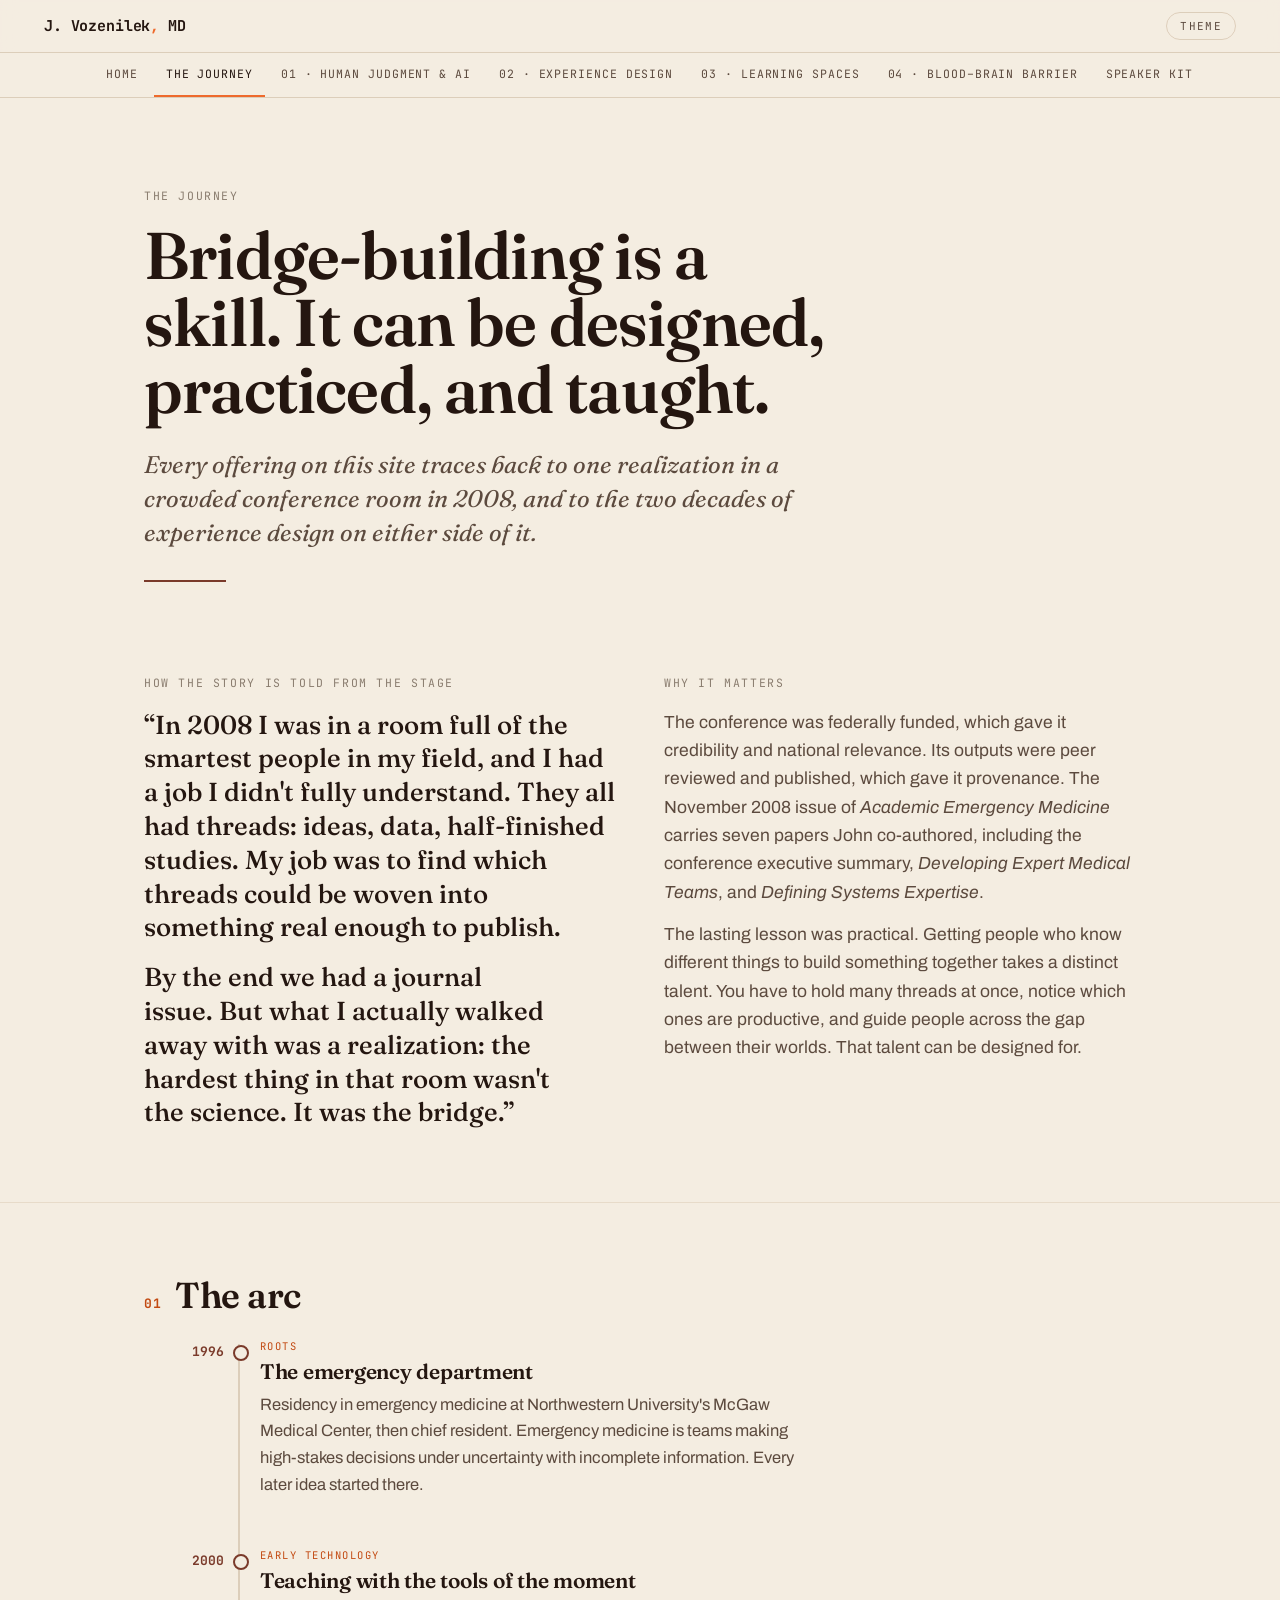
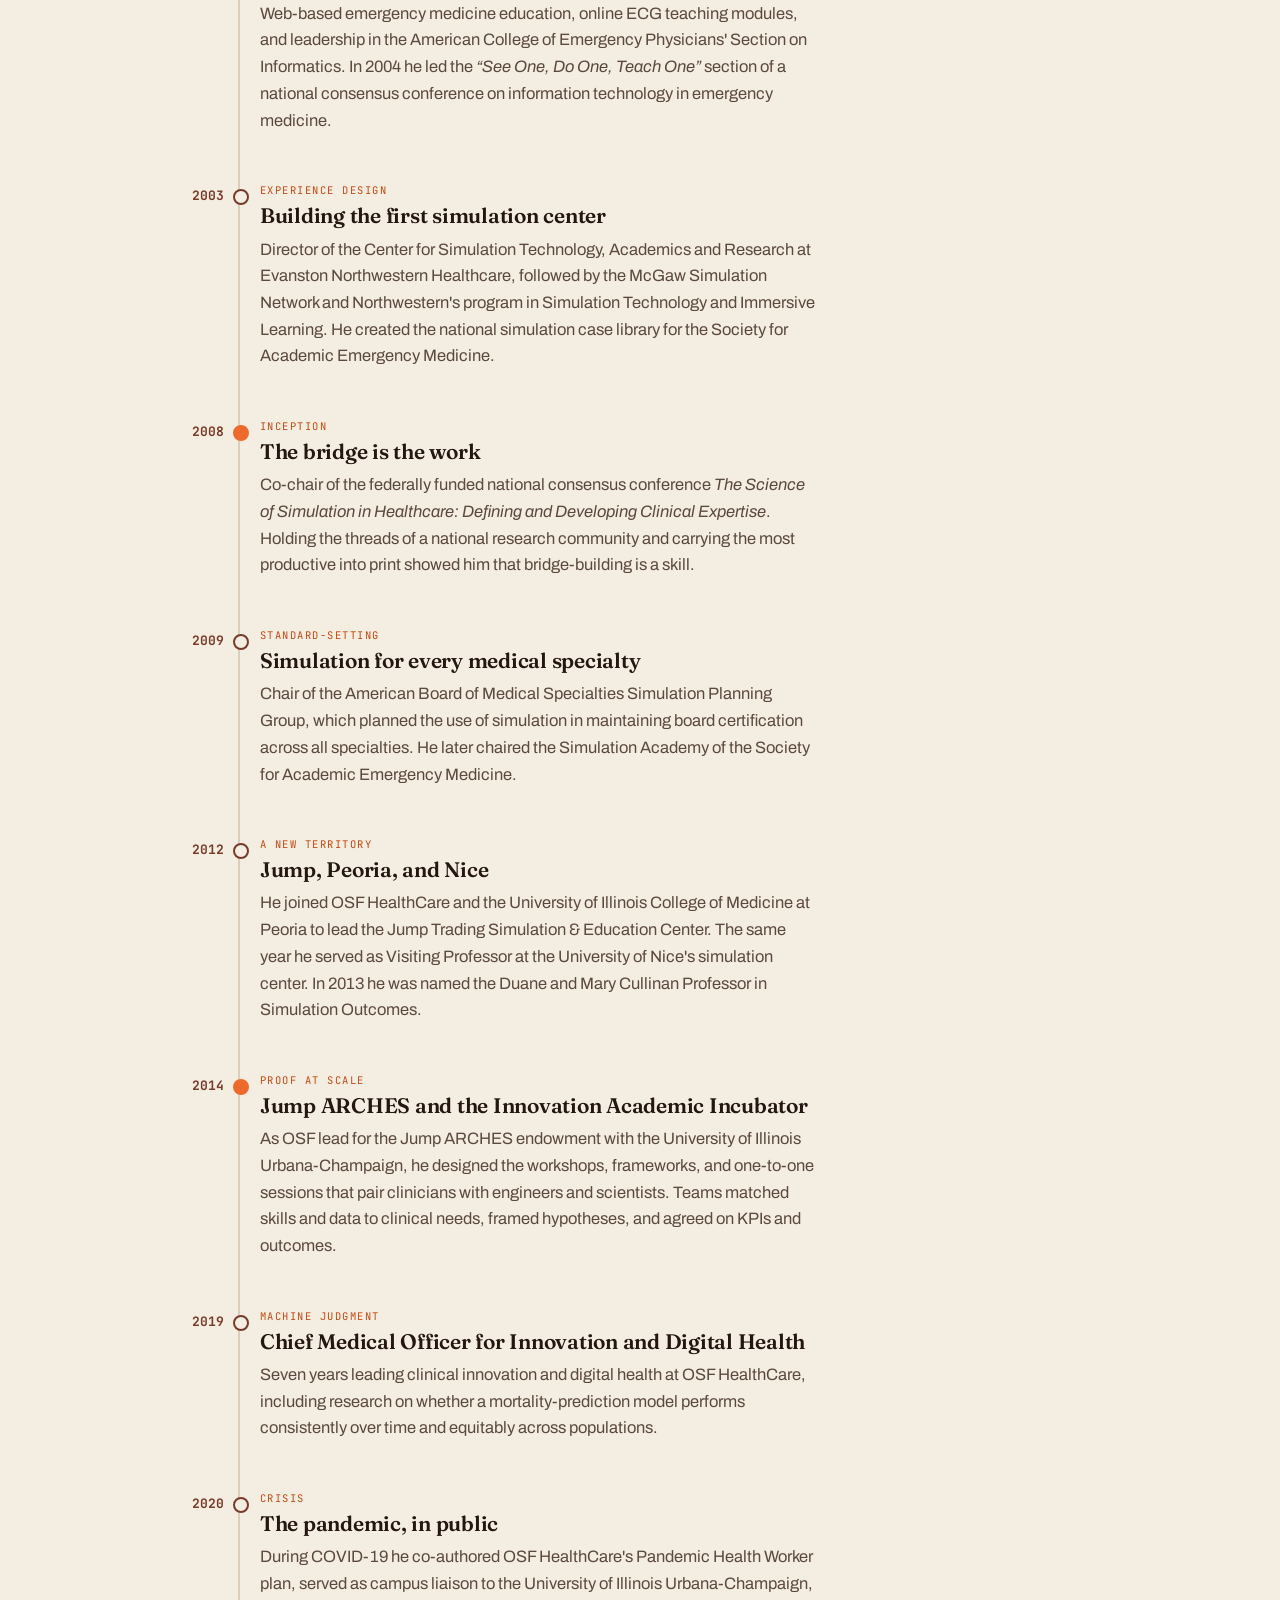
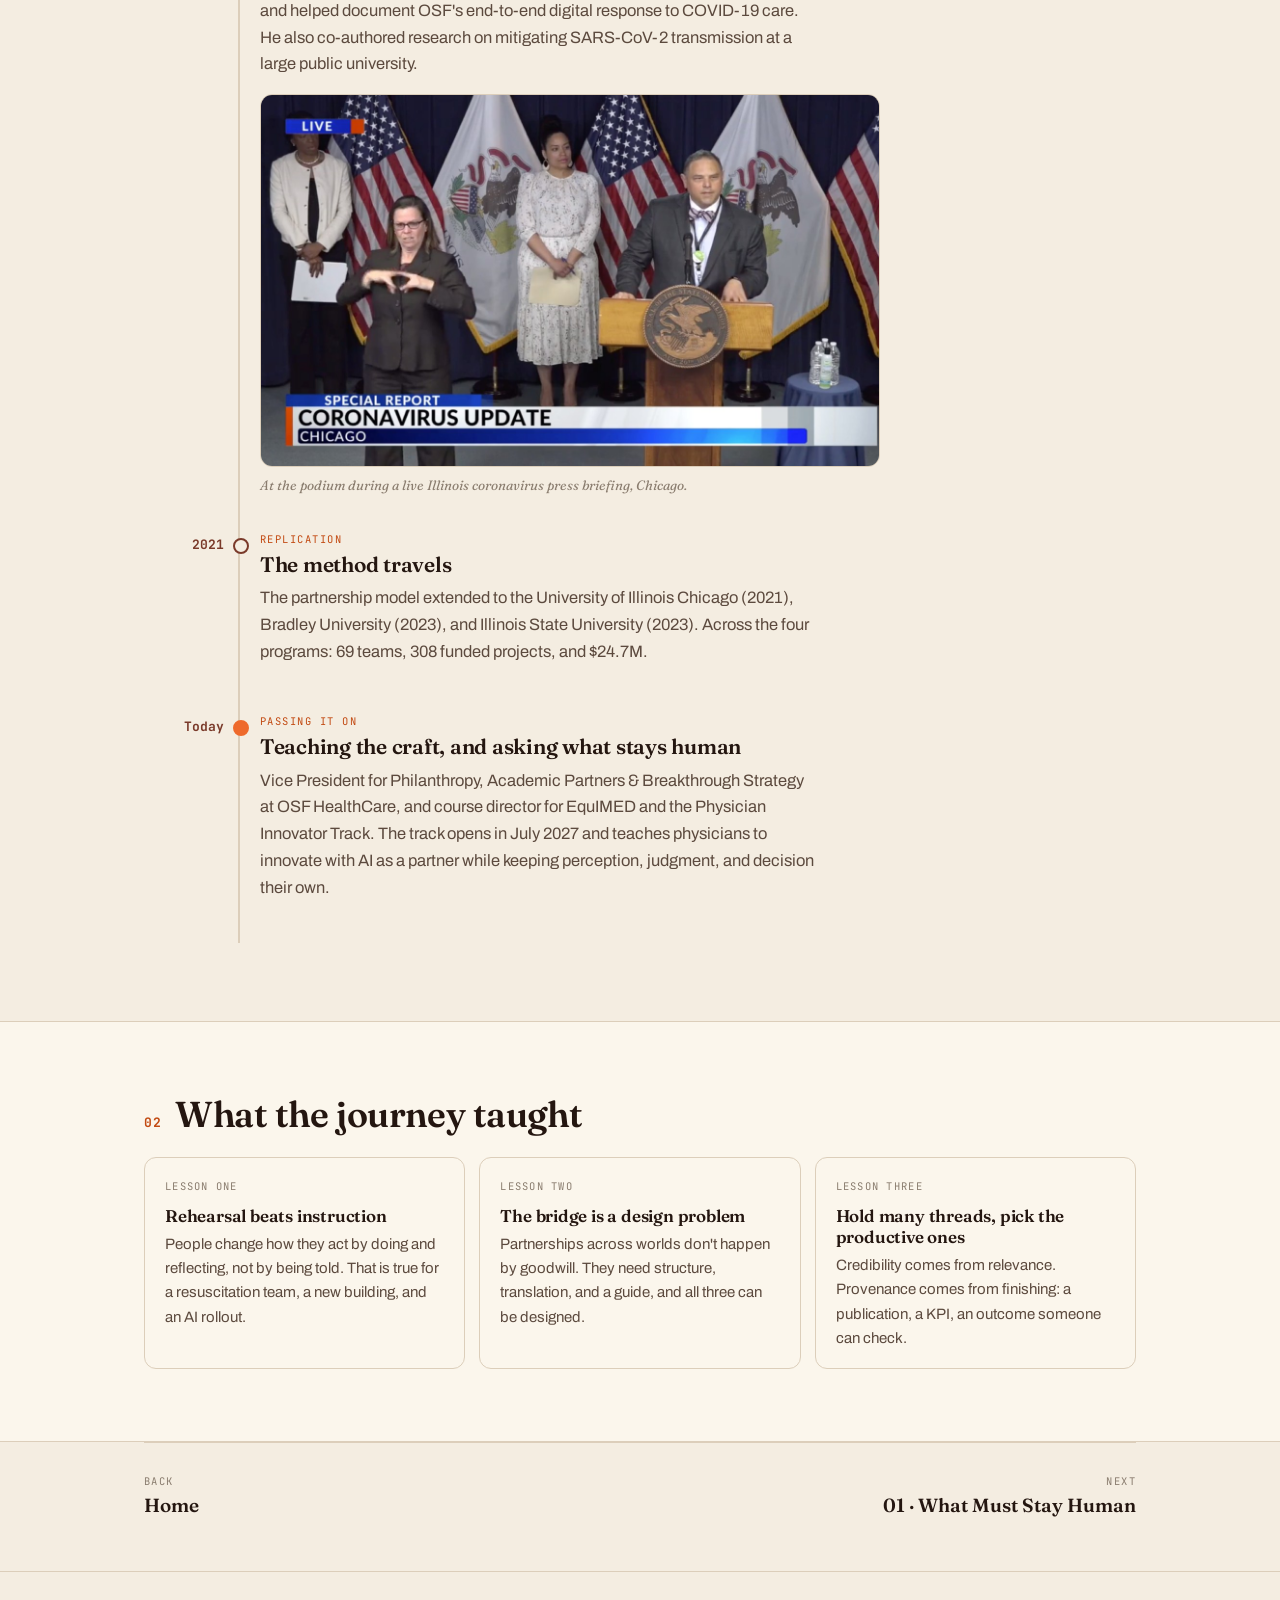
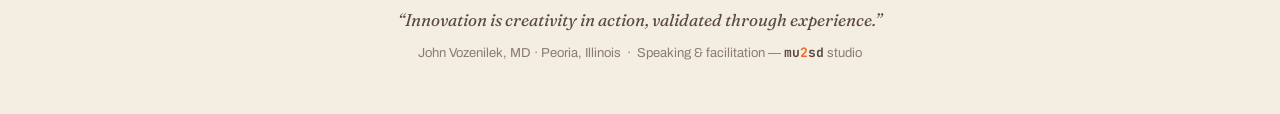
==== journey.html @ db1e643e "Add files via upload" ====
<!doctype html>
<html lang="en">
<head>
<meta charset="utf-8">
<meta name="viewport" content="width=device-width, initial-scale=1">
<title>The Journey — John Vozenilek, MD</title>
<meta name="description" content="From the emergency department to simulation science to clinical–academic partnership: how one realization in 2008 became a career's worth of bridge-building.">
<meta name="author" content="John Vozenilek, MD">
<meta property="og:type" content="website">
<meta property="og:title" content="The Journey — John Vozenilek, MD">
<meta property="og:description" content="From the emergency department to simulation science to clinical–academic partnership: how one realization in 2008 became a career's worth of bridge-building.">
<meta property="og:image" content="https://drvoz.github.io/bespoke/assets/img/og-card.png">
<meta name="twitter:card" content="summary_large_image">
<link rel="icon" type="image/svg+xml" href="assets/img/favicon.svg">
<link rel="preconnect" href="https://fonts.googleapis.com">
<link rel="preconnect" href="https://fonts.gstatic.com" crossorigin>
<link rel="stylesheet" href="https://fonts.googleapis.com/css2?family=Fraunces:ital,opsz,wght@0,9..144,400;0,9..144,500;0,9..144,600;1,9..144,400;1,9..144,500&family=Archivo:wght@400;500;600;700&family=JetBrains+Mono:wght@400;500;700&display=swap">
<link rel="stylesheet" href="assets/css/site.css">
</head>
<body>
<div class="topbar">
  <a class="brandmark" href="index.html">J. Vozenilek<span class="dot">,</span> MD</a>
  <button class="toggle" id="tgl" aria-label="Toggle light or dark theme">Theme</button>
</div>
<nav class="subnav" aria-label="Site sections">
  <ul>
    <li><a href="index.html">Home</a></li>
    <li><a href="journey.html" aria-current="page">The journey</a></li>
    <li><a href="topics/what-must-stay-human.html">01 · Human judgment &amp; AI</a></li>
    <li><a href="topics/designing-experience.html">02 · Experience design</a></li>
    <li><a href="topics/space-as-leadership.html">03 · Learning spaces</a></li>
    <li><a href="topics/blood-brain-barrier.html">04 · Blood–brain barrier</a></li>
    <li><a href="kit.html">Speaker kit</a></li>
  </ul>
</nav>
<main>
<header class="hero" style="padding-bottom:20px">
  <div class="wrap">
    <p class="kicker">The journey</p>
    <h1>Bridge-building is a skill. It can be designed, practiced, and taught.</h1>
    <p class="lede">Every offering on this site traces back to one realization in a crowded conference room in 2008, and to the two decades of experience design on either side of it.</p>
    <hr class="rule">
  </div>
</header>

<section style="border-top:0">
  <div class="wrap grid-2" style="align-items:start">
    <div>
      <p class="kicker">How the story is told from the stage</p>
      <p class="pull" style="font-size:clamp(20px,2.4vw,26px); max-width:34ch">“In 2008 I was in a room full of the smartest people in my field, and I had a job I didn't fully understand. They all had threads: ideas, data, half-finished studies. My job was to find which threads could be woven into something real enough to publish.</p>
      <p class="pull" style="font-size:clamp(20px,2.4vw,26px); max-width:34ch; margin-top:16px">By the end we had a journal issue. But what I actually walked away with was a realization: the hardest thing in that room wasn't the science. It was the bridge.”</p>
    </div>
    <div>
      <p class="kicker">Why it matters</p>
      <p class="standfirst">The conference was federally funded, which gave it credibility and national relevance. Its outputs were peer reviewed and published, which gave it provenance. The November 2008 issue of <i>Academic Emergency Medicine</i> carries seven papers John co-authored, including the conference executive summary, <i>Developing Expert Medical Teams</i>, and <i>Defining Systems Expertise</i>.</p>
      <p class="standfirst">The lasting lesson was practical. Getting people who know different things to build something together takes a distinct talent. You have to hold many threads at once, notice which ones are productive, and guide people across the gap between their worlds. That talent can be designed for.</p>
    </div>
  </div>
</section>

<section>
  <div class="wrap">
    <div class="section-label"><span class="n">01</span><h2>The arc</h2></div>
    <ol class="timeline">
      <li>
        <span class="yr">1996</span>
        <div><p class="act">Roots</p><h3>The emergency department</h3><p>Residency in emergency medicine at Northwestern University's McGaw Medical Center, then chief resident. Emergency medicine is teams making high-stakes decisions under uncertainty with incomplete information. Every later idea started there.</p></div>
      </li>
      <li>
        <span class="yr">2000</span>
        <div><p class="act">Early technology</p><h3>Teaching with the tools of the moment</h3><p>Web-based emergency medicine education, online ECG teaching modules, and leadership in the American College of Emergency Physicians' Section on Informatics. In 2004 he led the <i>“See One, Do One, Teach One”</i> section of a national consensus conference on information technology in emergency medicine.</p></div>
      </li>
      <li>
        <span class="yr">2003</span>
        <div><p class="act">Experience design</p><h3>Building the first simulation center</h3><p>Director of the Center for Simulation Technology, Academics and Research at Evanston Northwestern Healthcare, followed by the McGaw Simulation Network and Northwestern's program in Simulation Technology and Immersive Learning. He created the national simulation case library for the Society for Academic Emergency Medicine.</p></div>
      </li>
      <li class="key">
        <span class="yr">2008</span>
        <div><p class="act">Inception</p><h3>The bridge is the work</h3><p>Co-chair of the federally funded national consensus conference <i>The Science of Simulation in Healthcare: Defining and Developing Clinical Expertise</i>. Holding the threads of a national research community and carrying the most productive into print showed him that bridge-building is a skill.</p></div>
      </li>
      <li>
        <span class="yr">2009</span>
        <div><p class="act">Standard-setting</p><h3>Simulation for every medical specialty</h3><p>Chair of the American Board of Medical Specialties Simulation Planning Group, which planned the use of simulation in maintaining board certification across all specialties. He later chaired the Simulation Academy of the Society for Academic Emergency Medicine.</p></div>
      </li>
      <li>
        <span class="yr">2012</span>
        <div><p class="act">A new territory</p><h3>Jump, Peoria, and Nice</h3><p>He joined OSF HealthCare and the University of Illinois College of Medicine at Peoria to lead the Jump Trading Simulation &amp; Education Center. The same year he served as Visiting Professor at the University of Nice's simulation center. In 2013 he was named the Duane and Mary Cullinan Professor in Simulation Outcomes.</p></div>
      </li>
      <li class="key">
        <span class="yr">2014</span>
        <div><p class="act">Proof at scale</p><h3>Jump ARCHES and the Innovation Academic Incubator</h3><p>As OSF lead for the Jump ARCHES endowment with the University of Illinois Urbana-Champaign, he designed the workshops, frameworks, and one-to-one sessions that pair clinicians with engineers and scientists. Teams matched skills and data to clinical needs, framed hypotheses, and agreed on KPIs and outcomes.</p></div>
      </li>
      <li>
        <span class="yr">2019</span>
        <div><p class="act">Machine judgment</p><h3>Chief Medical Officer for Innovation and Digital Health</h3><p>Seven years leading clinical innovation and digital health at OSF HealthCare, including research on whether a mortality-prediction model performs consistently over time and equitably across populations.</p></div>
      </li>
      <li>
        <span class="yr">2020</span>
        <div><p class="act">Crisis</p><h3>The pandemic, in public</h3><p>During COVID-19 he co-authored OSF HealthCare's Pandemic Health Worker plan, served as campus liaison to the University of Illinois Urbana-Champaign, and helped document OSF's end-to-end digital response to COVID-19 care. He also co-authored research on mitigating SARS-CoV-2 transmission at a large public university.</p>
          <figure class="still">
            <img src="assets/img/press-briefing.jpg" alt="John Vozenilek at the podium during a live Illinois coronavirus press briefing in Chicago">
            <figcaption>At the podium during a live Illinois coronavirus press briefing, Chicago.</figcaption>
          </figure>
        </div>
      </li>
      <li>
        <span class="yr">2021</span>
        <div><p class="act">Replication</p><h3>The method travels</h3><p>The partnership model extended to the University of Illinois Chicago (2021), Bradley University (2023), and Illinois State University (2023). Across the four programs: 69 teams, 308 funded projects, and $24.7M.</p></div>
      </li>
      <li class="key">
        <span class="yr">Today</span>
        <div><p class="act">Passing it on</p><h3>Teaching the craft, and asking what stays human</h3><p>Vice President for Philanthropy, Academic Partners &amp; Breakthrough Strategy at OSF HealthCare, and course director for EquIMED and the Physician Innovator Track. The track opens in July 2027 and teaches physicians to innovate with AI as a partner while keeping perception, judgment, and decision their own.</p></div>
      </li>
    </ol>
  </div>
</section>

<section class="band">
  <div class="wrap">
    <div class="section-label"><span class="n">02</span><h2>What the journey taught</h2></div>
    <div class="grid-3">
      <div class="card"><p class="meta">Lesson one</p><h4>Rehearsal beats instruction</h4><p>People change how they act by doing and reflecting, not by being told. That is true for a resuscitation team, a new building, and an AI rollout.</p></div>
      <div class="card"><p class="meta">Lesson two</p><h4>The bridge is a design problem</h4><p>Partnerships across worlds don't happen by goodwill. They need structure, translation, and a guide, and all three can be designed.</p></div>
      <div class="card"><p class="meta">Lesson three</p><h4>Hold many threads, pick the productive ones</h4><p>Credibility comes from relevance. Provenance comes from finishing: a publication, a KPI, an outcome someone can check.</p></div>
    </div>
  </div>
</section>

<div class="wrap">
  <div class="onward">
    <a class="prev" href="index.html"><span>Back</span><b>Home</b></a>
    <a class="next" href="topics/what-must-stay-human.html"><span>Next</span><b>01 · What Must Stay Human</b></a>
  </div>
</div>

</main>
<footer class="site">
  <span class="fq">“Innovation is creativity in action, validated through experience.”</span>
  <span class="src">John Vozenilek, MD · Peoria, Illinois &nbsp;·&nbsp; Speaking &amp; facilitation — <b>mu<span class="two">2</span>sd</b> studio</span>
</footer>
<script src="assets/js/site.js"></script>
</body>
</html>
---- assets/css/site.css ----
/* ==========================================================
   John Vozenilek, MD — Speaking & Facilitation
   Design language shared with the mu2sd studio sites
   (physician_innovator, academics). Tokens first.
   ========================================================== */
:root{
  --ground:#F4EDE1; --panel:#FBF6EC; --panel-2:#EFE6D6;
  --ink:#241610; --ink-soft:#5C4A3E; --ink-faint:#8A7D6F;
  --hair:#DCCEBA; --hair-soft:#E7DBC9;
  --cognac:#7A3A2A; --cognac-lo:#5E2A1E; --walnut:#3B2416;
  --orange:#EE6A2C; --orange-lo:#C24A12;
  --slate:#3E4A63; --slate-mist:#8797A6;
  --brand:var(--cognac);
  --shadow:rgba(59,36,22,.16);
  --radius:12px;
}
@media (prefers-color-scheme:dark){
  :root:not([data-theme="light"]){
    --ground:#241610; --panel:#2E1D12; --panel-2:#3B2416;
    --ink:#F1E7D8; --ink-soft:#C3AF9C; --ink-faint:#9C9384;
    --hair:#4A3222; --hair-soft:#3A2718;
    --cognac:#C06749; --cognac-lo:#8a4130; --brand:#C06749;
    --orange:#F2894E; --orange-lo:#F2894E;
    --slate:#8FA0C4; --slate-mist:#9BA9B8;
    --shadow:rgba(0,0,0,.45);
  }
}
:root[data-theme="dark"]{
  --ground:#241610; --panel:#2E1D12; --panel-2:#3B2416;
  --ink:#F1E7D8; --ink-soft:#C3AF9C; --ink-faint:#9C9384;
  --hair:#4A3222; --hair-soft:#3A2718;
  --cognac:#C06749; --cognac-lo:#8a4130; --brand:#C06749;
  --orange:#F2894E; --orange-lo:#F2894E;
  --slate:#8FA0C4; --slate-mist:#9BA9B8;
  --shadow:rgba(0,0,0,.45);
}

*{box-sizing:border-box;}
html{-webkit-text-size-adjust:100%; scroll-behavior:smooth;}
body{
  margin:0; background:var(--ground); color:var(--ink);
  font-family:"Archivo",system-ui,-apple-system,sans-serif;
  font-size:16.5px; line-height:1.62; -webkit-font-smoothing:antialiased;
}
img{max-width:100%; display:block;}
a{color:var(--cognac); text-decoration-thickness:1px; text-underline-offset:3px;}
a:hover{color:var(--orange-lo);}
:focus-visible{outline:2px solid var(--orange); outline-offset:3px; border-radius:4px;}
.mono{font-family:"JetBrains Mono",ui-monospace,monospace;}
.serif{font-family:"Fraunces",Georgia,serif;}

/* ---------- Top bar + section nav ---------- */
.topbar{
  position:sticky; top:0; z-index:30; display:flex; align-items:center; justify-content:space-between; gap:16px;
  padding:12px clamp(16px,4vw,44px);
  background:color-mix(in srgb,var(--ground) 90%, transparent);
  backdrop-filter:blur(8px); -webkit-backdrop-filter:blur(8px);
  border-bottom:1px solid var(--hair);
}
.brandmark{
  font-family:"JetBrains Mono",monospace; font-weight:700; font-size:15px; letter-spacing:-.01em;
  color:var(--ink); text-decoration:none; white-space:nowrap;
}
.brandmark .dot{color:var(--orange);}
.toggle{
  font-family:"JetBrains Mono",monospace; font-size:11px; letter-spacing:.12em; text-transform:uppercase;
  cursor:pointer; background:transparent; color:var(--ink-soft); border:1px solid var(--hair);
  border-radius:999px; padding:6px 13px; transition:.2s;
}
.toggle:hover{border-color:var(--brand); color:var(--brand);}
.subnav{border-bottom:1px solid var(--hair); background:var(--ground);}
.subnav ul{
  list-style:none; margin:0 auto; padding:0 clamp(16px,4vw,44px); max-width:1180px;
  display:flex; gap:4px; overflow-x:auto; scrollbar-width:none;
}
.subnav ul::-webkit-scrollbar{display:none;}
.subnav a{
  display:block; padding:12px 12px 11px; white-space:nowrap; text-decoration:none;
  font-family:"JetBrains Mono",monospace; font-size:11.5px; letter-spacing:.08em; text-transform:uppercase;
  color:var(--ink-soft); border-bottom:2px solid transparent;
}
.subnav a:hover{color:var(--ink);}
.subnav a[aria-current="page"]{color:var(--ink); border-bottom-color:var(--orange);}

/* ---------- Layout ---------- */
.wrap{max-width:1080px; margin:0 auto; padding:0 clamp(16px,4vw,44px);}
section{padding:clamp(40px,6vw,72px) 0;}
section + section{border-top:1px solid var(--hair-soft);}

.kicker{
  font-family:"JetBrains Mono",monospace; font-size:11.5px; letter-spacing:.14em; text-transform:uppercase;
  color:var(--ink-faint); margin:0 0 16px;
}
.kicker b{color:var(--orange-lo); font-weight:700;}
h1,h2,h3,h4{font-family:"Fraunces",Georgia,serif; font-optical-sizing:auto; color:var(--ink); letter-spacing:-.012em;}
h1{
  font-weight:600; font-size:clamp(36px,6.2vw,66px); line-height:1.02; margin:0; text-wrap:balance; max-width:17ch;
}
h2{font-weight:600; font-size:clamp(25px,3.4vw,36px); line-height:1.12; margin:0 0 14px; text-wrap:balance;}
h3{font-weight:600; font-size:21px; line-height:1.2; margin:0 0 8px;}
h4{font-weight:600; font-size:17px; line-height:1.25; margin:0 0 6px;}
p{margin:0 0 14px;}
.lede{
  font-family:"Fraunces",Georgia,serif; font-style:italic; font-size:clamp(19px,2.5vw,24px);
  line-height:1.42; color:var(--ink-soft); max-width:44ch; margin:24px 0 0;
}
.lede b{font-style:normal; font-weight:600; color:var(--ink);}
.standfirst{max-width:62ch; color:var(--ink-soft); font-size:17.5px;}
.sect-note{max-width:62ch; color:var(--ink-soft); margin:0 0 30px;}
.rule{height:2px; background:var(--cognac); width:82px; margin:30px 0 0; border:0;}

.section-label{display:flex; align-items:baseline; gap:14px; margin:0 0 22px; flex-wrap:wrap;}
.section-label .n{font-family:"JetBrains Mono",monospace; font-size:13px; font-weight:700; color:var(--orange-lo); letter-spacing:.04em;}
.section-label h2{margin:0;}

/* ---------- Hero ---------- */
.hero{padding:clamp(44px,7vw,92px) 0 clamp(40px,6vw,70px);}
.hero-grid{display:grid; grid-template-columns:minmax(0,1.5fr) minmax(0,1fr); gap:clamp(28px,5vw,64px); align-items:center;}
.hero .actions{display:flex; flex-wrap:wrap; gap:10px; margin-top:32px;}
.btn{
  display:inline-flex; align-items:center; gap:8px; text-decoration:none; cursor:pointer;
  font-family:"JetBrains Mono",monospace; font-size:12px; letter-spacing:.1em; text-transform:uppercase; font-weight:500;
  padding:12px 18px; border-radius:999px; border:1px solid var(--cognac); transition:.18s;
}
.btn.primary{background:var(--cognac); color:#FBF6EC;}
.btn.primary:hover{background:var(--cognac-lo); color:#fff;}
.btn.ghost{background:transparent; color:var(--cognac);}
.btn.ghost:hover{background:var(--panel); color:var(--orange-lo); border-color:var(--orange-lo);}

/* ---------- Photo slots: drop a file at the src path and it appears ---------- */
.photo{
  position:relative; margin:0; border-radius:var(--radius); overflow:hidden;
  background:
    repeating-linear-gradient(135deg, transparent 0 10px, color-mix(in srgb,var(--hair) 45%, transparent) 10px 11px),
    var(--panel-2);
  border:1px solid var(--hair); aspect-ratio:4/3;
}
.photo.portrait{aspect-ratio:4/5;}
.photo.wide{aspect-ratio:16/9;}
.photo.square{aspect-ratio:1/1;}
.photo img{position:absolute; inset:0; width:100%; height:100%; object-fit:cover; z-index:1;}
.photo .slot{
  position:absolute; inset:0; display:flex; flex-direction:column; justify-content:flex-end; gap:4px;
  padding:16px 18px; color:var(--ink-soft);
}
.photo .slot b{font-family:"JetBrains Mono",monospace; font-size:10.5px; letter-spacing:.14em; text-transform:uppercase; color:var(--cognac);}
.photo .slot span{font-size:13.5px; line-height:1.35; max-width:36ch;}
.photo figcaption{position:absolute; left:0; right:0; bottom:0; z-index:2; padding:22px 16px 12px; font-size:13px; color:#FBF6EC;
  background:linear-gradient(transparent, rgba(36,22,16,.78));}
.photo:not(:has(img)) figcaption{display:none;}

/* ---------- Stats ---------- */
.stats{display:grid; grid-template-columns:repeat(5,1fr); gap:0; border-top:1px solid var(--hair); border-bottom:1px solid var(--hair);}
.stat{padding:22px 18px 20px; border-left:1px solid var(--hair);}
.stat:first-child{border-left:0; padding-left:0;}
.stat .v{font-family:"Fraunces",Georgia,serif; font-size:clamp(30px,3.6vw,42px); font-weight:600; line-height:1; color:var(--ink); letter-spacing:-.02em;}
.stat .v small{font-size:.55em; color:var(--orange-lo);}
.stat .l{font-size:13px; color:var(--ink-soft); line-height:1.35; margin-top:8px;}

/* ---------- The thread (four boundaries) ---------- */
.thread{display:grid; grid-template-columns:repeat(2,1fr); gap:14px;}
.offer{
  position:relative; display:flex; flex-direction:column; text-decoration:none; color:inherit;
  background:var(--panel); border:1px solid var(--hair); border-radius:var(--radius);
  padding:24px 24px 22px; box-shadow:0 12px 30px -24px var(--shadow); transition:.2s;
}
.offer:hover{border-color:var(--cognac); transform:translateY(-2px); color:inherit;}
.offer .num{font-family:"JetBrains Mono",monospace; font-size:11.5px; color:var(--orange-lo); letter-spacing:.1em; font-weight:700;}
.offer .cross{font-family:"JetBrains Mono",monospace; font-size:11.5px; letter-spacing:.08em; text-transform:uppercase; color:var(--ink-faint); margin:14px 0 6px;}
.offer .cross i{font-style:normal; color:var(--cognac);}
.offer h3{font-size:24px; margin:0 0 10px;}
.offer p{color:var(--ink-soft); font-size:15px; margin:0 0 18px;}
.offer .more{margin-top:auto; font-family:"JetBrains Mono",monospace; font-size:11.5px; letter-spacing:.1em; text-transform:uppercase; color:var(--cognac);}
.offer:hover .more{color:var(--orange-lo);}

/* ---------- Generic cards / grids ---------- */
.grid-2{display:grid; grid-template-columns:repeat(2,minmax(0,1fr)); gap:clamp(20px,4vw,48px);}
.grid-3{display:grid; grid-template-columns:repeat(3,minmax(0,1fr)); gap:14px;}
.card{background:var(--panel); border:1px solid var(--hair); border-radius:var(--radius); padding:20px 20px 18px;}
.card p{color:var(--ink-soft); font-size:15px; margin:0;}
.card .meta{font-family:"JetBrains Mono",monospace; font-size:10.5px; letter-spacing:.12em; text-transform:uppercase; color:var(--ink-faint); margin:0 0 10px;}

/* ---------- Formats ---------- */
.formats{display:grid; grid-template-columns:repeat(5,minmax(0,1fr)); gap:14px;}
@media (max-width:980px){ .formats{grid-template-columns:repeat(auto-fit,minmax(190px,1fr));} }
.format{border-top:2px solid var(--cognac); padding:14px 2px 0;}
.format .d{font-family:"JetBrains Mono",monospace; font-size:11px; letter-spacing:.1em; text-transform:uppercase; color:var(--orange-lo);}
.format h4{margin:6px 0 6px;}
.format p{font-size:14.5px; color:var(--ink-soft); margin:0;}

/* ---------- Stories (signature evidence) ---------- */
.stories{display:grid; gap:14px;}
.story{display:grid; grid-template-columns:150px minmax(0,1fr); gap:20px; padding:20px 0; border-top:1px solid var(--hair);}
.story:first-child{border-top:0; padding-top:0;}
.story .tag{font-family:"JetBrains Mono",monospace; font-size:11px; letter-spacing:.1em; text-transform:uppercase; color:var(--cognac); padding-top:4px;}
.story h4{font-size:19px;}
.story p{color:var(--ink-soft); margin:0 0 8px;}
.story .lesson{font-family:"Fraunces",Georgia,serif; font-style:italic; color:var(--ink); margin:0;}
.story .src{font-size:13px; color:var(--ink-faint); margin-top:6px;}

/* ---------- Outcomes list ---------- */
.outcomes{list-style:none; padding:0; margin:0; counter-reset:o;}
.outcomes li{counter-increment:o; position:relative; padding:12px 0 12px 46px; border-top:1px solid var(--hair-soft);}
.outcomes li:first-child{border-top:0;}
.outcomes li::before{content:counter(o,decimal-leading-zero); position:absolute; left:0; top:13px; font-family:"JetBrains Mono",monospace; font-size:12px; font-weight:700; color:var(--orange-lo);}

/* ---------- Pull quote ---------- */
.pull{
  font-family:"Fraunces",Georgia,serif; font-size:clamp(22px,3vw,32px); line-height:1.3; font-weight:500;
  color:var(--ink); max-width:30ch; margin:0; text-wrap:balance;
}
.pull-src{font-family:"JetBrains Mono",monospace; font-size:11px; letter-spacing:.12em; text-transform:uppercase; color:var(--ink-faint); margin-top:16px;}
.band{background:var(--panel); border-top:1px solid var(--hair); border-bottom:1px solid var(--hair);}

/* ---------- Timeline (journey) ---------- */
.timeline{position:relative; margin:0; padding:0; list-style:none;}
.timeline::before{content:""; position:absolute; left:94px; top:6px; bottom:6px; width:2px; background:var(--hair);}
.timeline li{position:relative; display:grid; grid-template-columns:80px minmax(0,1fr); gap:36px; padding:0 0 34px;}
.timeline .yr{font-family:"JetBrains Mono",monospace; font-size:13px; font-weight:700; color:var(--cognac); text-align:right; padding-top:3px;}
.timeline li::after{content:""; position:absolute; left:89px; top:7px; width:12px; height:12px; border-radius:50%; background:var(--ground); border:2px solid var(--cognac);}
.timeline li.key::after{background:var(--orange); border-color:var(--orange);}
.timeline .act{font-family:"JetBrains Mono",monospace; font-size:10.5px; letter-spacing:.14em; text-transform:uppercase; color:var(--orange-lo); margin:0 0 4px;}
.timeline h3{margin:0 0 8px;}
.timeline p{color:var(--ink-soft); max-width:62ch;}

/* ---------- Tables ---------- */
.table-wrap{overflow-x:auto; border:1px solid var(--hair); border-radius:var(--radius); background:var(--panel);}
table{border-collapse:collapse; width:100%; font-size:14.5px;}
th,td{text-align:left; padding:11px 14px; border-bottom:1px solid var(--hair-soft); vertical-align:top;}
th{font-family:"JetBrains Mono",monospace; font-size:10.5px; letter-spacing:.12em; text-transform:uppercase; color:var(--ink-faint); font-weight:500;}
td.num, th.num{text-align:right; font-variant-numeric:tabular-nums;}
tr:last-child td{border-bottom:0;}
tfoot td{font-weight:600; color:var(--ink); border-top:1px solid var(--hair);}

/* ---------- Method steps ---------- */
.steps{display:grid; grid-template-columns:repeat(3,minmax(0,1fr)); gap:12px; counter-reset:s;}
.step{counter-increment:s; background:var(--panel); border:1px solid var(--hair); border-radius:var(--radius); padding:18px 18px 16px;}
.step::before{content:counter(s,decimal-leading-zero); display:block; font-family:"JetBrains Mono",monospace; font-size:12px; font-weight:700; color:var(--orange-lo); margin-bottom:8px;}
.step p{font-size:14.5px; color:var(--ink-soft); margin:0;}

/* ---------- Reading / evidence ---------- */
.refs{list-style:none; padding:0; margin:0;}
.refs li{padding:10px 0; border-top:1px solid var(--hair-soft); font-size:14.5px; color:var(--ink-soft);}
.refs li:first-child{border-top:0;}
.refs i{color:var(--ink);}

/* ---------- Downloads ---------- */
.downloads{display:grid; grid-template-columns:repeat(auto-fit,minmax(240px,1fr)); gap:12px;}
.dl{
  display:flex; flex-direction:column; gap:6px; text-decoration:none; color:inherit;
  background:var(--panel); border:1px solid var(--hair); border-radius:var(--radius); padding:20px; transition:.18s;
}
.dl:hover{border-color:var(--cognac); color:inherit;}
.dl .fmt{font-family:"JetBrains Mono",monospace; font-size:10.5px; letter-spacing:.14em; text-transform:uppercase; color:var(--orange-lo);}
.dl h4{margin:2px 0 2px;}
.dl p{font-size:14px; color:var(--ink-soft); margin:0;}
.dl .go{margin-top:auto; padding-top:10px; font-family:"JetBrains Mono",monospace; font-size:11px; letter-spacing:.1em; text-transform:uppercase; color:var(--cognac);}
.dl.featured{background:var(--cognac); border-color:var(--cognac); color:#FBF6EC;}
.dl.featured .fmt{color:#F7C7A6;}
.dl.featured h4{color:#FBF6EC;}
.dl.featured p{color:#EBD9C8;}
.dl.featured .go{color:#FBF6EC;}
.dl.pending{opacity:.72; pointer-events:none;}

/* ---------- Bios with copy ---------- */
.bio{position:relative; background:var(--panel); border:1px solid var(--hair); border-radius:var(--radius); padding:20px 20px 16px; margin-bottom:12px;}
.bio .bio-head{display:flex; align-items:center; justify-content:space-between; gap:12px; margin-bottom:10px;}
.bio .bio-head span{font-family:"JetBrains Mono",monospace; font-size:11px; letter-spacing:.12em; text-transform:uppercase; color:var(--ink-faint);}
.copy{font-family:"JetBrains Mono",monospace; font-size:10.5px; letter-spacing:.12em; text-transform:uppercase; cursor:pointer;
  background:transparent; color:var(--cognac); border:1px solid var(--hair); border-radius:999px; padding:5px 11px;}
.copy:hover{border-color:var(--cognac);}
.bio p{color:var(--ink-soft); font-size:15px;}
.bio p:last-child{margin-bottom:0;}

/* ---------- Onward + footer ---------- */
.onward{display:flex; justify-content:space-between; gap:12px; padding:30px 0 10px; border-top:1px solid var(--hair);}
.onward a{display:flex; flex-direction:column; text-decoration:none; color:var(--ink); max-width:48%;}
.onward a.next{text-align:right; margin-left:auto;}
.onward span{font-family:"JetBrains Mono",monospace; font-size:10.5px; letter-spacing:.14em; text-transform:uppercase; color:var(--ink-faint);}
.onward b{font-family:"Fraunces",Georgia,serif; font-weight:600; font-size:19px;}
.onward a:hover b{color:var(--orange-lo);}
footer.site{
  margin-top:40px; padding:34px clamp(16px,4vw,44px) 50px; border-top:1px solid var(--hair);
  display:flex; flex-direction:column; align-items:center; gap:8px; text-align:center;
}
footer.site .fq{font-family:"Fraunces",Georgia,serif; font-style:italic; font-size:17px; color:var(--ink-soft); max-width:46ch;}
footer.site .src{font-size:13px; color:var(--ink-faint);}
footer.site .src b{font-family:"JetBrains Mono",monospace; color:var(--ink-soft);}
footer.site .src .two{color:var(--orange);}

/* ---------- Contact band ---------- */
.contact{display:flex; flex-wrap:wrap; align-items:center; justify-content:space-between; gap:20px;}
.contact .lines{font-size:15px; color:var(--ink-soft);}
.contact .lines b{color:var(--ink);}

/* ---------- Responsive ---------- */
@media (max-width:880px){
  .hero-grid{grid-template-columns:1fr;}
  .hero-grid .photo{max-width:360px;}
  .stats{grid-template-columns:repeat(2,1fr);}
  .stat{border-left:0; padding-left:0; border-top:1px solid var(--hair);}
  .stat:nth-child(-n+2){border-top:0;}
  .stat:last-child{grid-column:1/-1;}
  .thread,.grid-2{grid-template-columns:1fr;}
  .grid-3,.steps{grid-template-columns:1fr;}
}
@media (max-width:600px){
  body{font-size:16px;}
  .story{grid-template-columns:1fr; gap:6px;}
  .timeline::before{left:6px;}
  .timeline li{grid-template-columns:1fr; gap:4px; padding-left:30px;}
  .timeline li::after{left:1px;}
  .timeline .yr{text-align:left;}
  .onward a{max-width:100%;}
}
@media print{
  .topbar,.subnav,.toggle,.onward,.copy{display:none !important;}
  body{background:#fff;}
}

/* ---------- Video (click-to-load facade: fast and privacy-friendly) ---------- */
.video{position:relative; aspect-ratio:16/9; border-radius:var(--radius); overflow:hidden; background:var(--walnut); border:1px solid var(--hair);}
.video a.facade{position:absolute; inset:0; display:block; color:#FBF6EC; text-decoration:none;}
.video .thumb{position:absolute; inset:0; width:100%; height:100%; object-fit:cover; opacity:.82; transition:.25s;}
.video a.facade:hover .thumb{opacity:.95;}
.video .shade{position:absolute; inset:0; background:linear-gradient(180deg, rgba(36,22,16,.05) 40%, rgba(36,22,16,.82));}
.video .play{position:absolute; left:50%; top:50%; transform:translate(-50%,-50%); width:76px; height:76px; border-radius:50%;
  background:var(--orange); display:flex; align-items:center; justify-content:center; box-shadow:0 10px 30px rgba(0,0,0,.35); transition:.2s;}
.video a.facade:hover .play{transform:translate(-50%,-50%) scale(1.06);}
.video .play::after{content:""; margin-left:6px; border-style:solid; border-width:13px 0 13px 21px; border-color:transparent transparent transparent #fff;}
.video .cap{position:absolute; left:20px; right:20px; bottom:16px;}
.video .cap b{display:block; font-family:"Fraunces",Georgia,serif; font-size:clamp(17px,2vw,22px); font-weight:600; line-height:1.2;}
.video .cap span{font-family:"JetBrains Mono",monospace; font-size:11px; letter-spacing:.1em; text-transform:uppercase; color:#F7C7A6;}
.video iframe{position:absolute; inset:0; width:100%; height:100%; border:0;}
.watch-grid{display:grid; grid-template-columns:minmax(0,1.6fr) minmax(0,1fr); gap:clamp(20px,4vw,40px); align-items:start;}

/* ---------- Media list ---------- */
.media-group{margin-bottom:26px;}
.media-group > .meta{font-family:"JetBrains Mono",monospace; font-size:11px; letter-spacing:.14em; text-transform:uppercase; color:var(--orange-lo); margin:0 0 6px;}
.media{list-style:none; margin:0; padding:0;}
.media li{display:grid; grid-template-columns:minmax(0,1fr) auto; gap:4px 18px; padding:13px 0; border-top:1px solid var(--hair-soft);}
.media li:first-child{border-top:0;}
.media a.t{font-family:"Fraunces",Georgia,serif; font-weight:600; font-size:17px; color:var(--ink); text-decoration:none; line-height:1.3;}
.media a.t:hover{color:var(--orange-lo);}
.media .src{grid-column:1; font-size:13.5px; color:var(--ink-soft);}
.media .kind{grid-column:2; grid-row:1 / span 2; align-self:center; font-family:"JetBrains Mono",monospace; font-size:10.5px; letter-spacing:.12em; text-transform:uppercase; color:var(--ink-faint); white-space:nowrap;}
.media li.star a.t::before{content:"★ "; color:var(--orange);}
@media (max-width:880px){ .watch-grid{grid-template-columns:1fr;} }
@media (max-width:600px){ .media li{grid-template-columns:1fr;} .media .kind{grid-column:1; grid-row:auto;} }

/* Circular headshot */
.photo.round{aspect-ratio:1/1; border-radius:50%; background:none; border:0; overflow:visible;}
.photo.round img{object-fit:contain; filter:drop-shadow(0 18px 30px var(--shadow));}
.timeline figure.photo{margin-top:14px; max-width:620px;}
.still{margin:16px 0 0; max-width:620px;}
.still img{width:100%; border-radius:var(--radius); border:1px solid var(--hair);}
.still figcaption{font-size:13.5px; color:var(--ink-faint); margin-top:8px; font-style:italic; font-family:"Fraunces",Georgia,serif;}
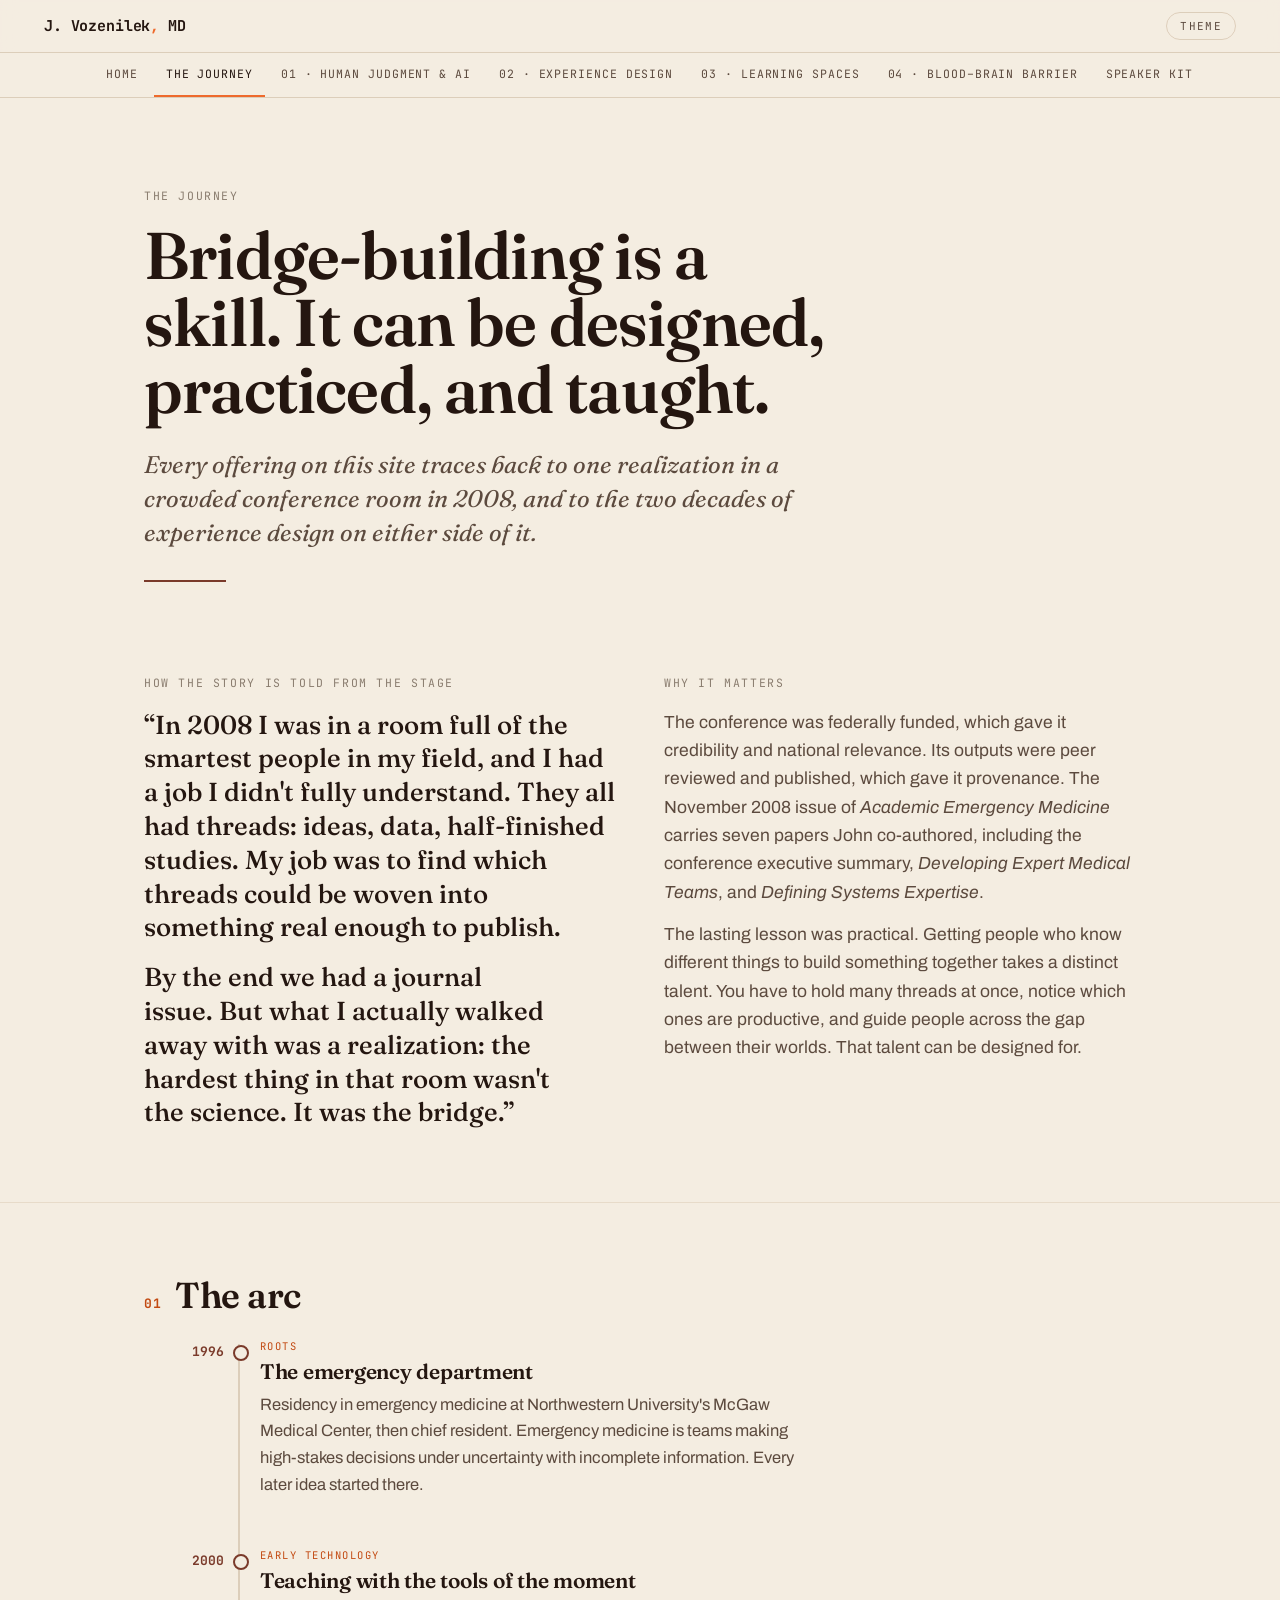
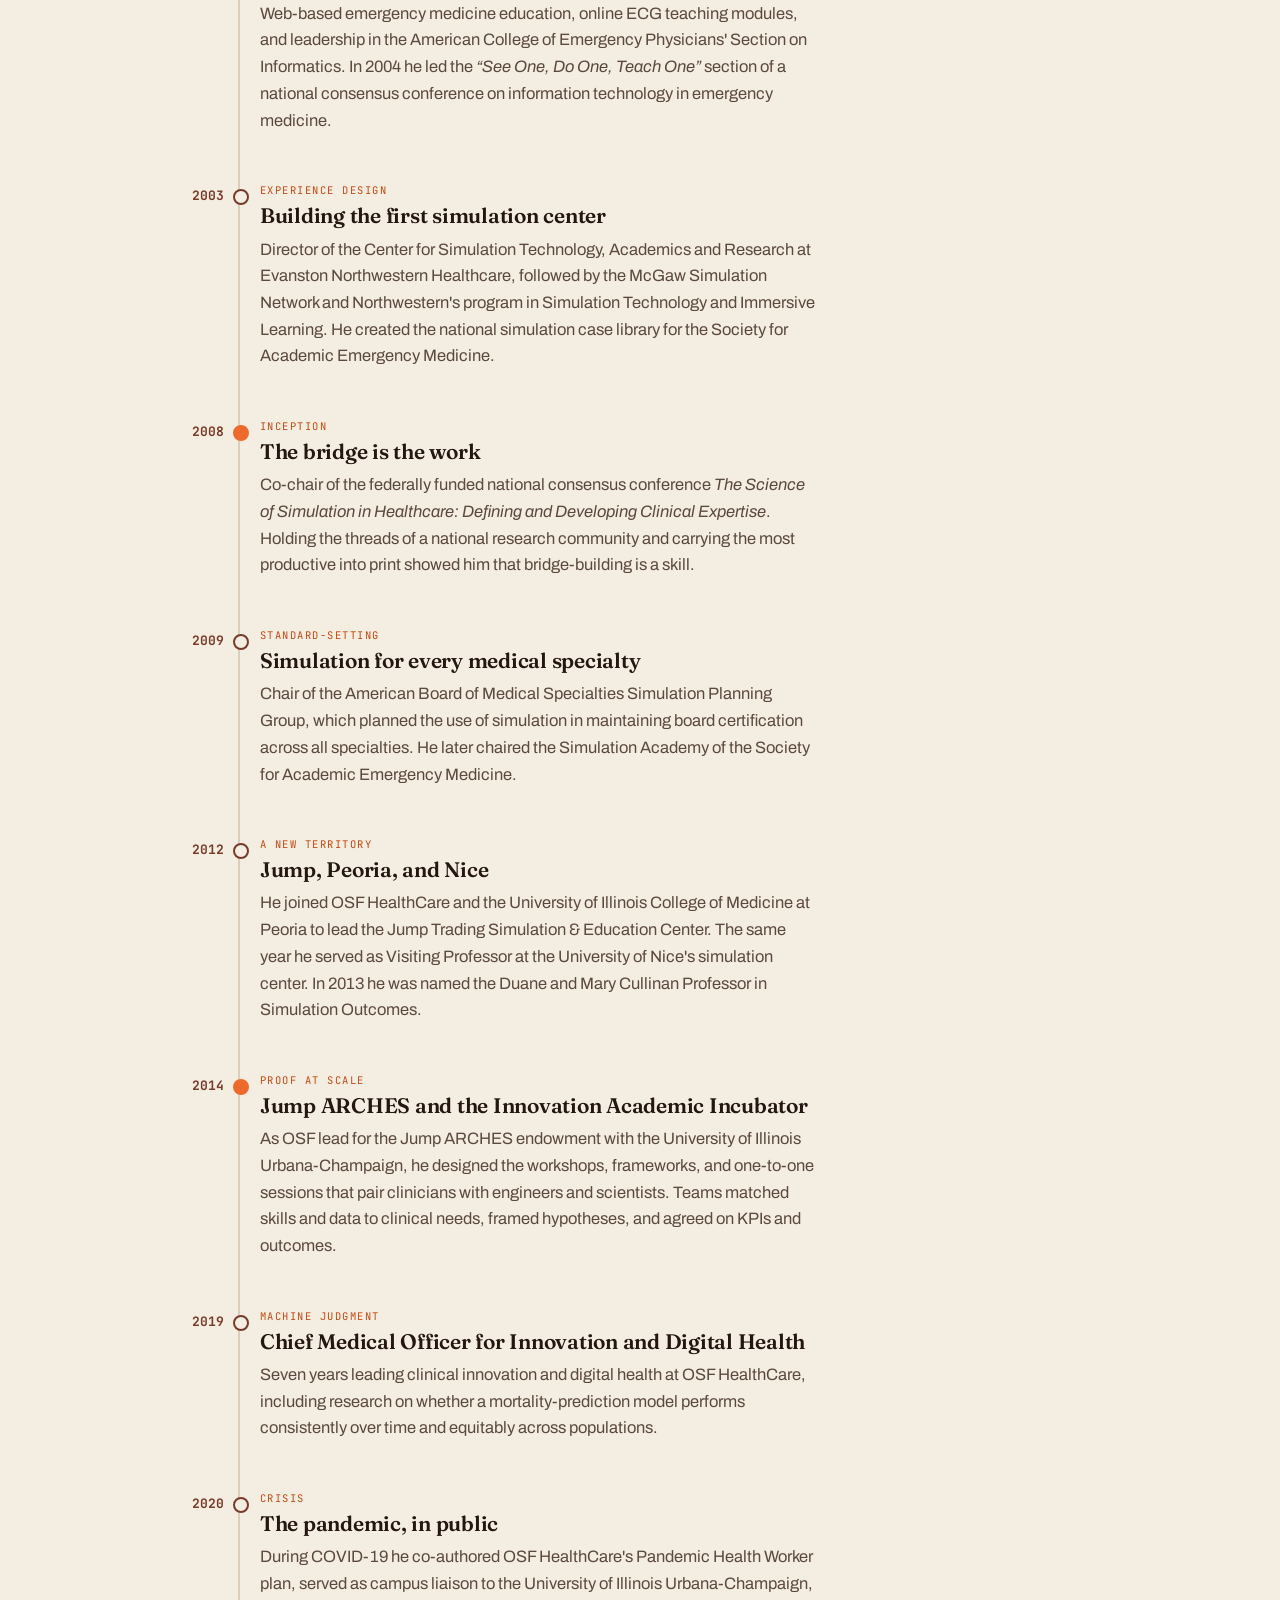
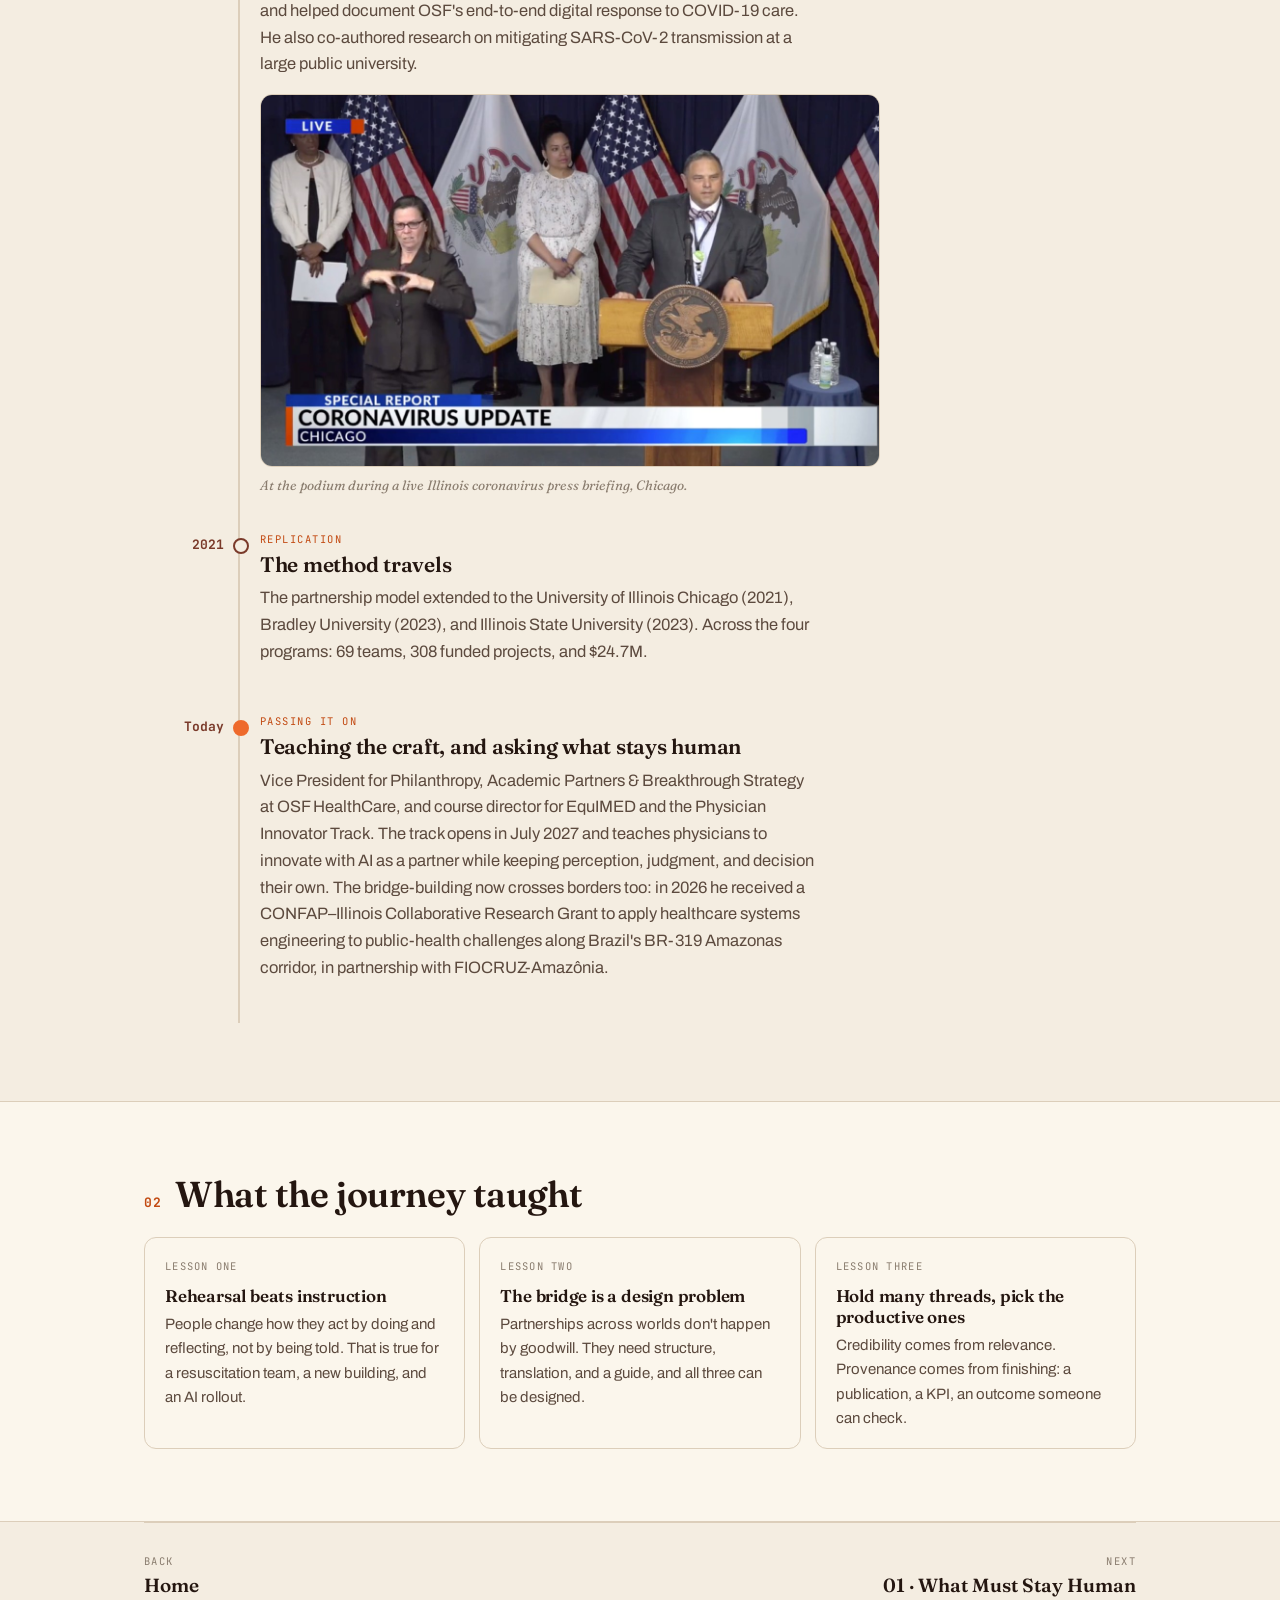
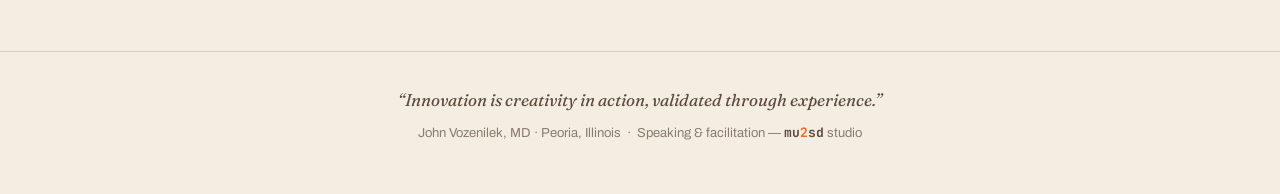
==== commit 07187c54: "Add files via upload" ====
--- a/journey.html
+++ b/journey.html
@@ -109,7 +109,7 @@
       </li>
       <li class="key">
         <span class="yr">Today</span>
-        <div><p class="act">Passing it on</p><h3>Teaching the craft, and asking what stays human</h3><p>Vice President for Philanthropy, Academic Partners &amp; Breakthrough Strategy at OSF HealthCare, and course director for EquIMED and the Physician Innovator Track. The track opens in July 2027 and teaches physicians to innovate with AI as a partner while keeping perception, judgment, and decision their own.</p></div>
+        <div><p class="act">Passing it on</p><h3>Teaching the craft, and asking what stays human</h3><p>Vice President for Philanthropy, Academic Partners &amp; Breakthrough Strategy at OSF HealthCare, and course director for EquIMED and the Physician Innovator Track. The track opens in July 2027 and teaches physicians to innovate with AI as a partner while keeping perception, judgment, and decision their own. The bridge-building now crosses borders too: in 2026 he received a CONFAP–Illinois Collaborative Research Grant to apply healthcare systems engineering to public-health challenges along Brazil's BR-319 Amazonas corridor, in partnership with FIOCRUZ-Amazônia.</p></div>
       </li>
     </ol>
   </div>
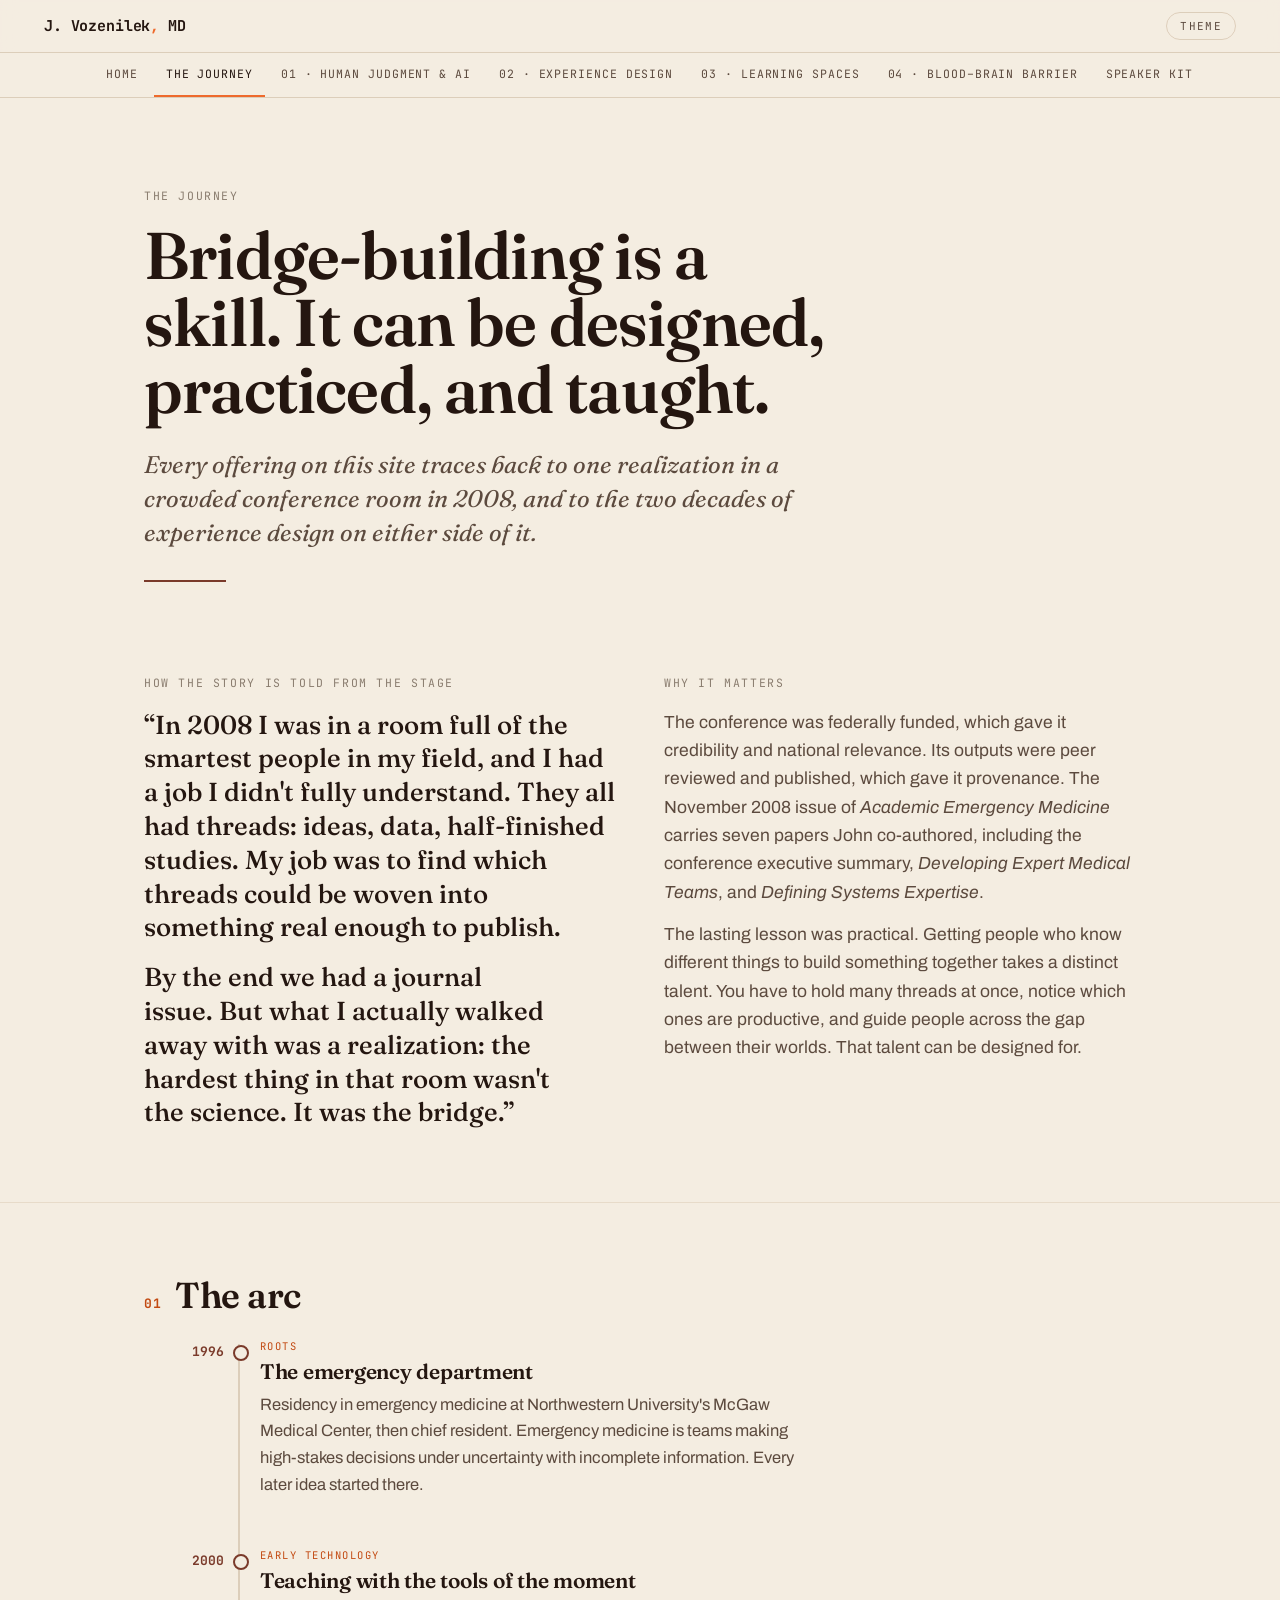
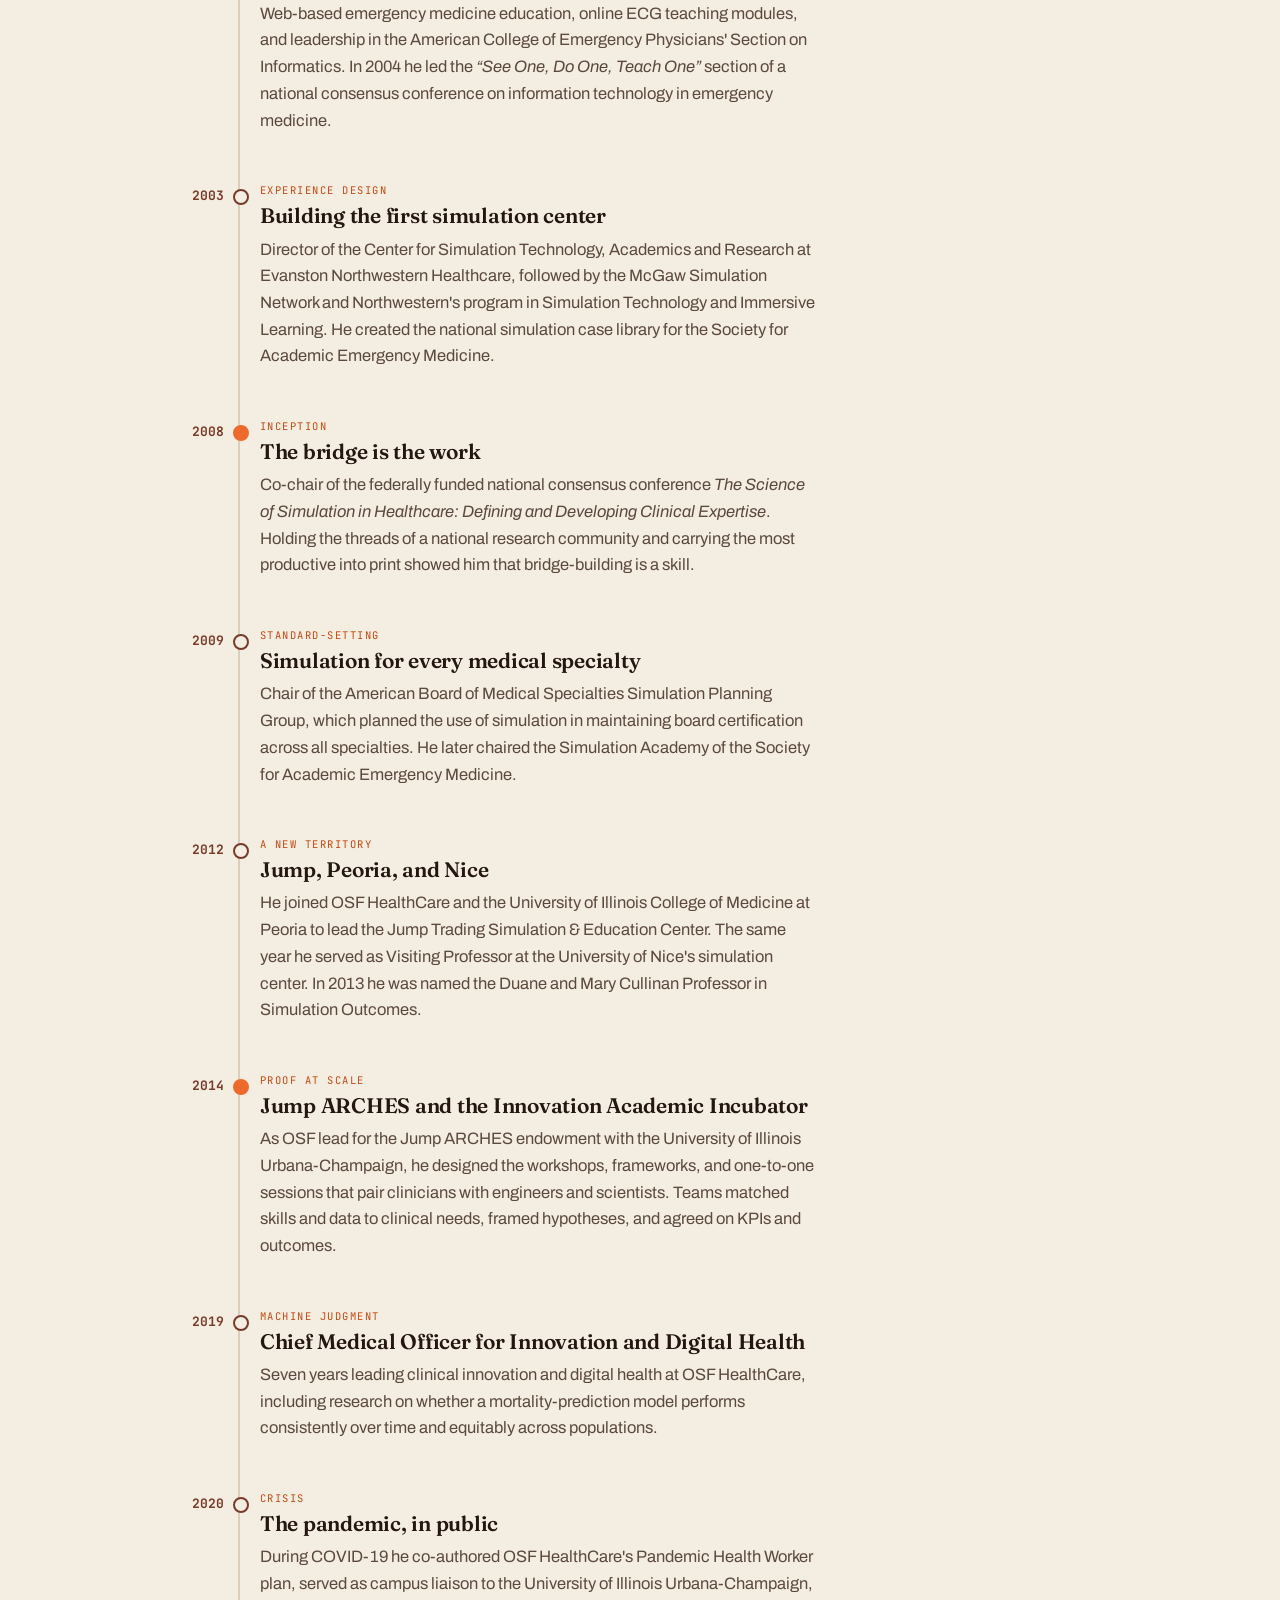
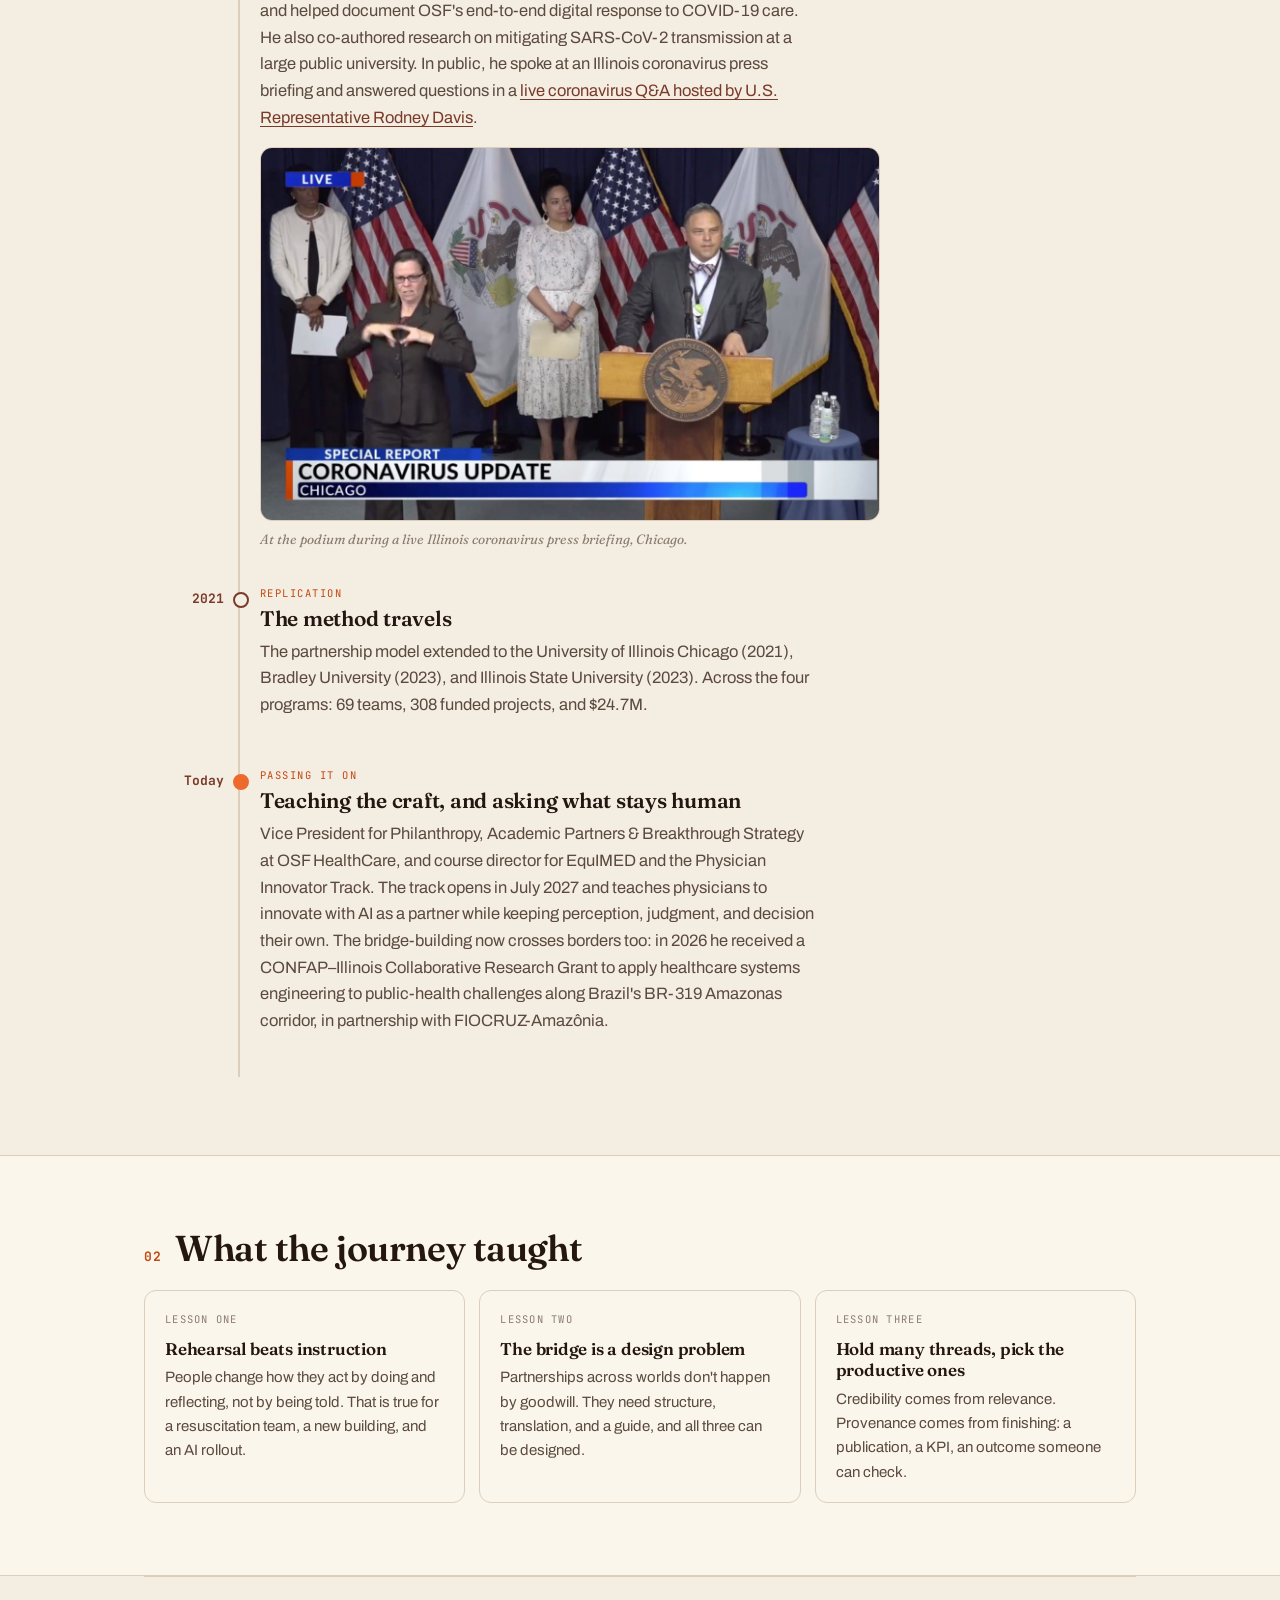
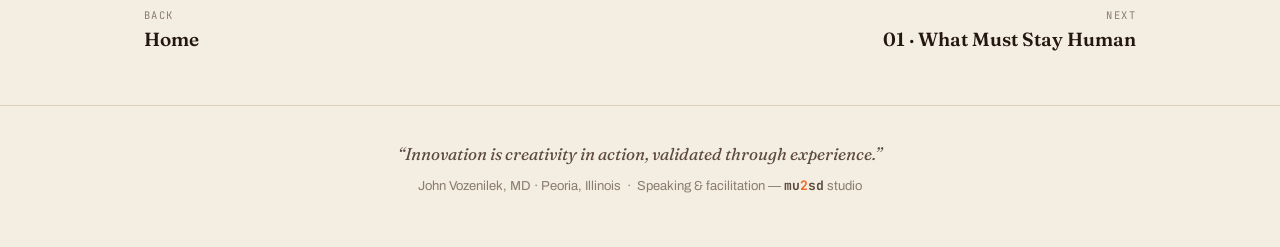
==== commit 2b91f714: "International list: lead each entry with country and dates; add Q&A, ATA Nexus panel, SimGHOSTS keyn" ====
--- a/journey.html
+++ b/journey.html
@@ -96,7 +96,7 @@
       </li>
       <li>
         <span class="yr">2020</span>
-        <div><p class="act">Crisis</p><h3>The pandemic, in public</h3><p>During COVID-19 he co-authored OSF HealthCare's Pandemic Health Worker plan, served as campus liaison to the University of Illinois Urbana-Champaign, and helped document OSF's end-to-end digital response to COVID-19 care. He also co-authored research on mitigating SARS-CoV-2 transmission at a large public university.</p>
+        <div><p class="act">Crisis</p><h3>The pandemic, in public</h3><p>During COVID-19 he co-authored OSF HealthCare's Pandemic Health Worker plan, served as campus liaison to the University of Illinois Urbana-Champaign, and helped document OSF's end-to-end digital response to COVID-19 care. He also co-authored research on mitigating SARS-CoV-2 transmission at a large public university. In public, he spoke at an Illinois coronavirus press briefing and answered questions in a <a href="https://www.youtube.com/watch?v=m7zULT_oj58">live coronavirus Q&amp;A hosted by U.S. Representative Rodney Davis</a>.</p>
           <figure class="still">
             <img src="assets/img/press-briefing.jpg" alt="John Vozenilek at the podium during a live Illinois coronavirus press briefing in Chicago">
             <figcaption>At the podium during a live Illinois coronavirus press briefing, Chicago.</figcaption>
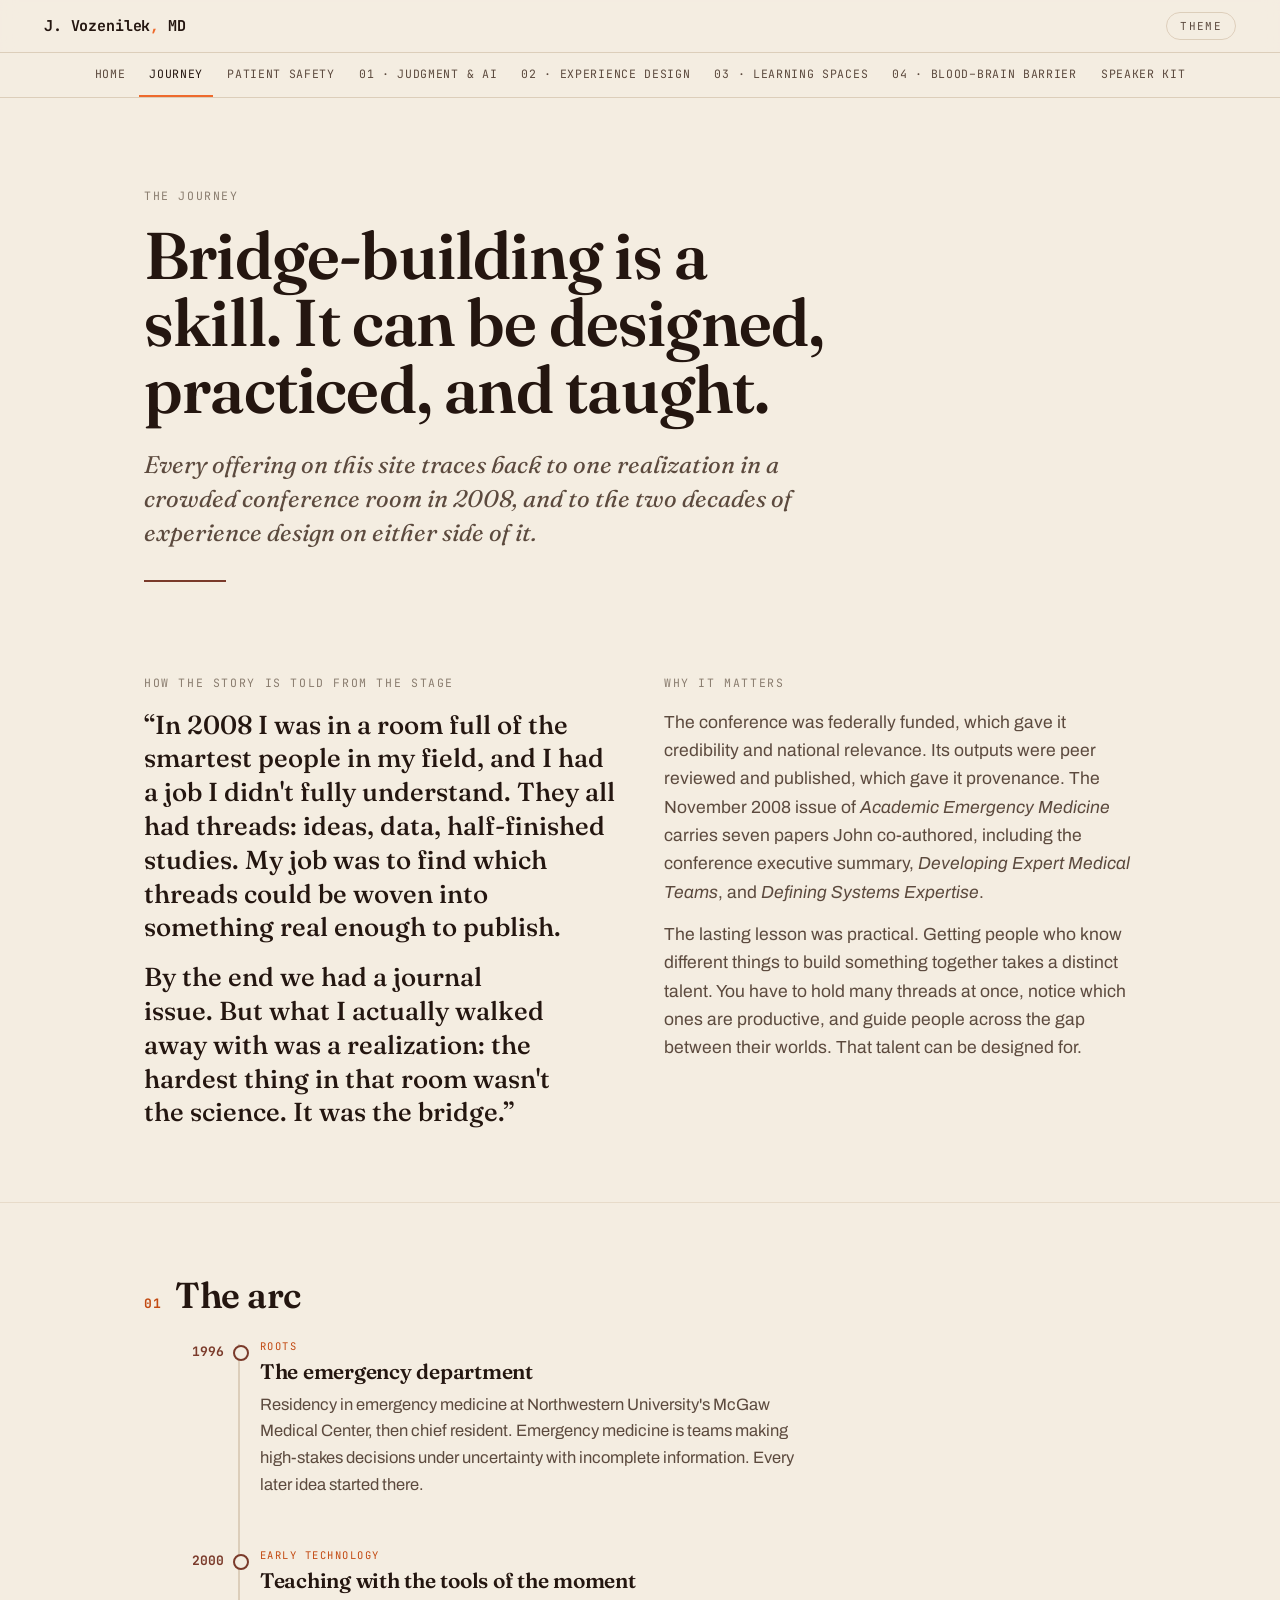
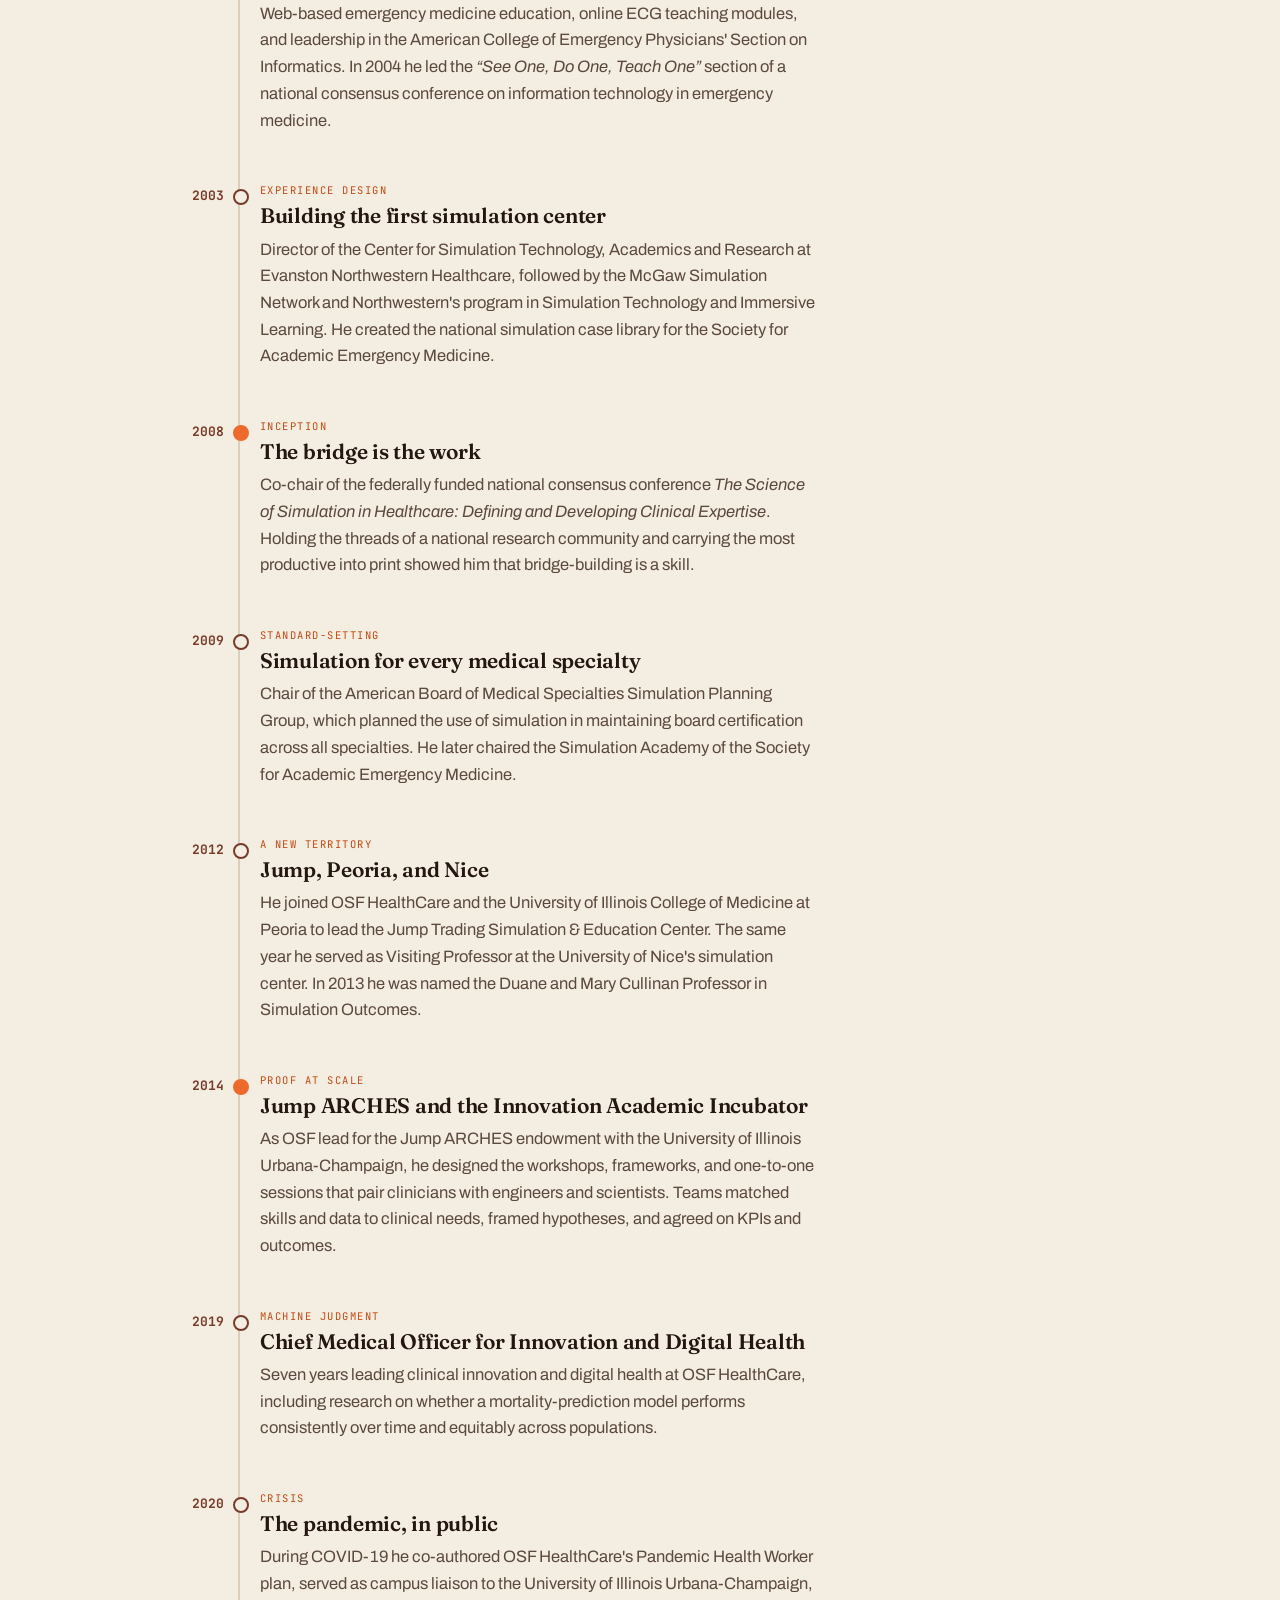
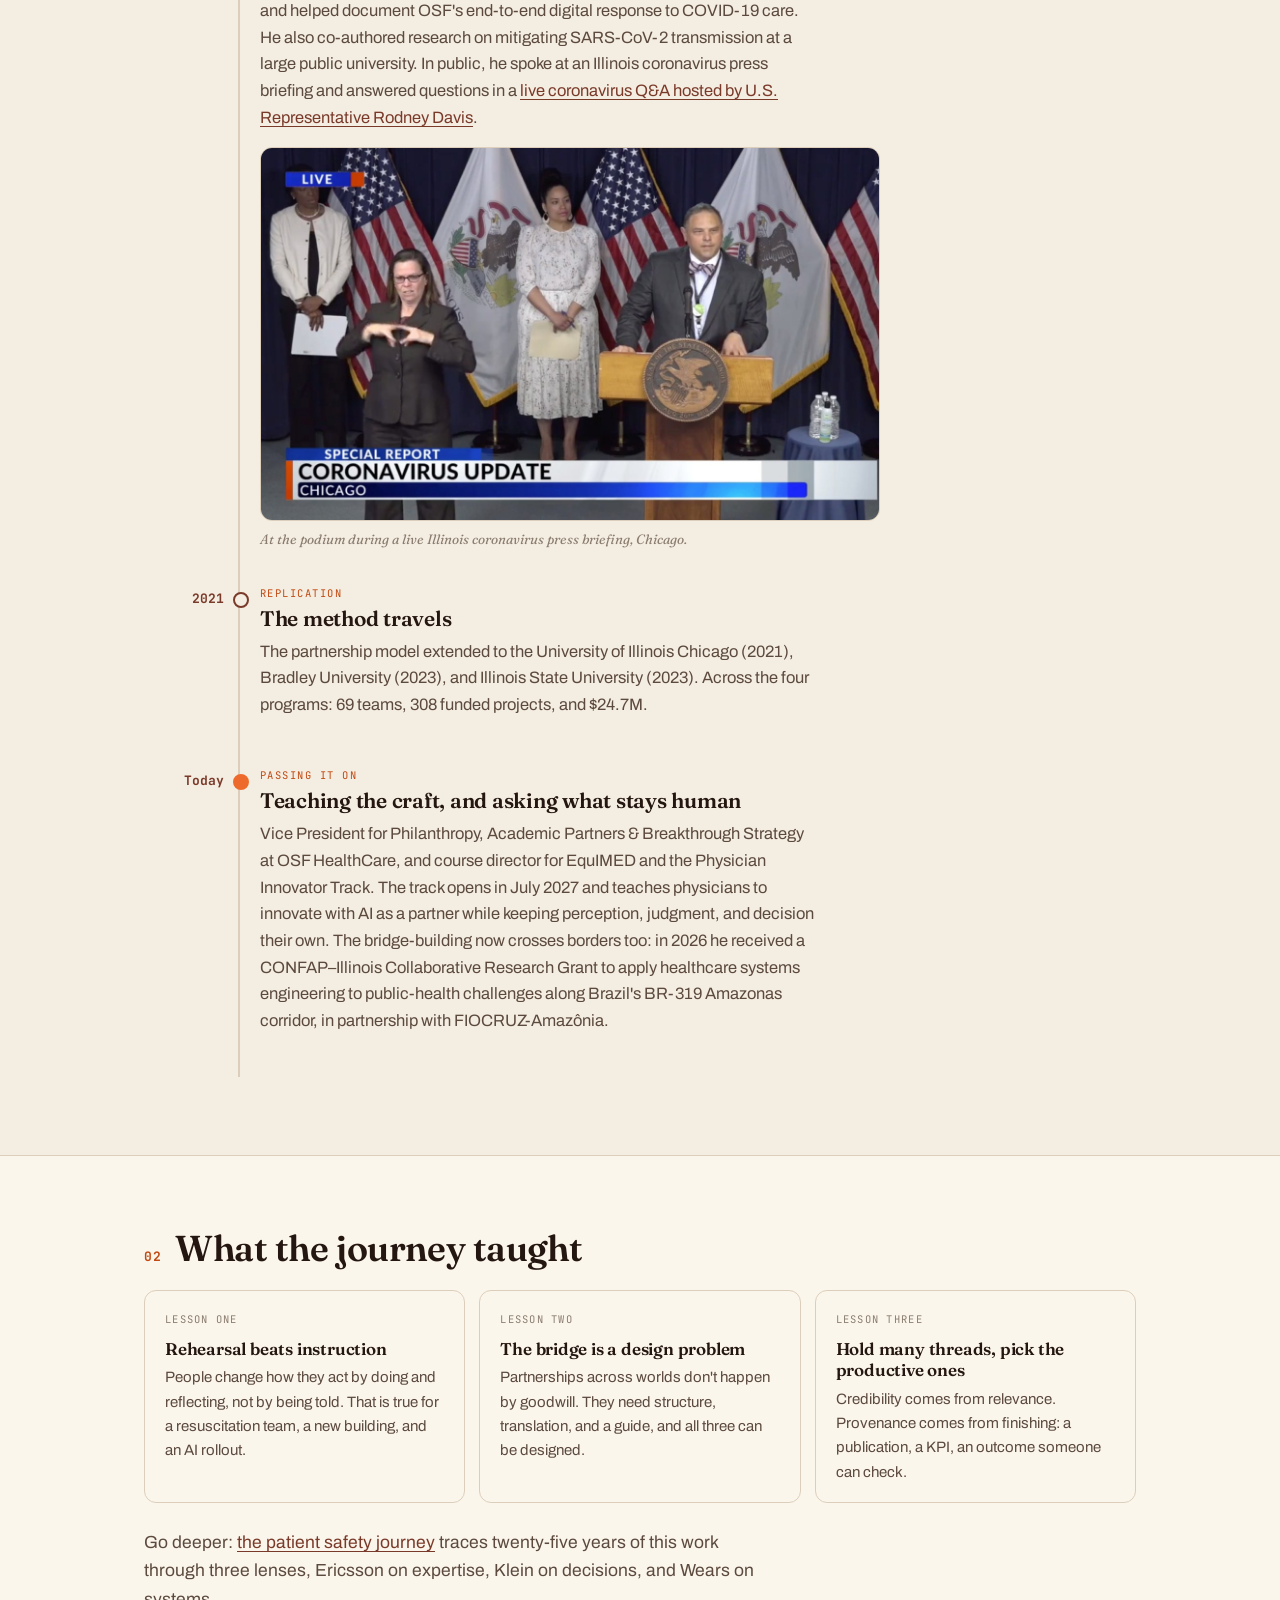
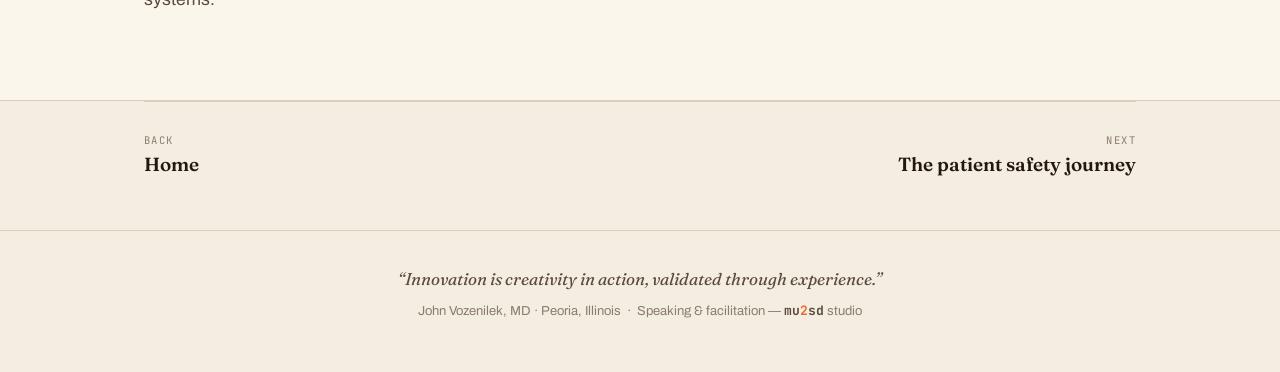
==== commit 7cf1c716: "Add patient safety journey page in site brand; shorten nav labels so all items fit Co-Authored-By: C" ====
--- a/journey.html
+++ b/journey.html
@@ -25,8 +25,9 @@
 <nav class="subnav" aria-label="Site sections">
   <ul>
     <li><a href="index.html">Home</a></li>
-    <li><a href="journey.html" aria-current="page">The journey</a></li>
-    <li><a href="topics/what-must-stay-human.html">01 · Human judgment &amp; AI</a></li>
+    <li><a href="journey.html" aria-current="page">Journey</a></li>
+    <li><a href="patient-safety.html">Patient safety</a></li>
+    <li><a href="topics/what-must-stay-human.html">01 · Judgment &amp; AI</a></li>
     <li><a href="topics/designing-experience.html">02 · Experience design</a></li>
     <li><a href="topics/space-as-leadership.html">03 · Learning spaces</a></li>
     <li><a href="topics/blood-brain-barrier.html">04 · Blood–brain barrier</a></li>
@@ -123,13 +124,14 @@
       <div class="card"><p class="meta">Lesson two</p><h4>The bridge is a design problem</h4><p>Partnerships across worlds don't happen by goodwill. They need structure, translation, and a guide, and all three can be designed.</p></div>
       <div class="card"><p class="meta">Lesson three</p><h4>Hold many threads, pick the productive ones</h4><p>Credibility comes from relevance. Provenance comes from finishing: a publication, a KPI, an outcome someone can check.</p></div>
     </div>
+    <p class="standfirst" style="margin-top:26px">Go deeper: <a href="patient-safety.html">the patient safety journey</a> traces twenty-five years of this work through three lenses, Ericsson on expertise, Klein on decisions, and Wears on systems.</p>
   </div>
 </section>
 
 <div class="wrap">
   <div class="onward">
     <a class="prev" href="index.html"><span>Back</span><b>Home</b></a>
-    <a class="next" href="topics/what-must-stay-human.html"><span>Next</span><b>01 · What Must Stay Human</b></a>
+    <a class="next" href="patient-safety.html"><span>Next</span><b>The patient safety journey</b></a>
   </div>
 </div>
 
--- a/assets/css/site.css
+++ b/assets/css/site.css
@@ -70,13 +70,13 @@
 .toggle:hover{border-color:var(--brand); color:var(--brand);}
 .subnav{border-bottom:1px solid var(--hair); background:var(--ground);}
 .subnav ul{
-  list-style:none; margin:0 auto; padding:0 clamp(16px,4vw,44px); max-width:1180px;
+  list-style:none; margin:0 auto; padding:0 clamp(16px,3vw,32px); max-width:1320px; justify-content:safe center;
   display:flex; gap:4px; overflow-x:auto; scrollbar-width:none;
 }
 .subnav ul::-webkit-scrollbar{display:none;}
 .subnav a{
-  display:block; padding:12px 12px 11px; white-space:nowrap; text-decoration:none;
-  font-family:"JetBrains Mono",monospace; font-size:11.5px; letter-spacing:.08em; text-transform:uppercase;
+  display:block; padding:12px 10px 11px; white-space:nowrap; text-decoration:none;
+  font-family:"JetBrains Mono",monospace; font-size:11.5px; letter-spacing:.06em; text-transform:uppercase;
   color:var(--ink-soft); border-bottom:2px solid transparent;
 }
 .subnav a:hover{color:var(--ink);}
@@ -355,3 +355,6 @@
 .still{margin:16px 0 0; max-width:620px;}
 .still img{width:100%; border-radius:var(--radius); border:1px solid var(--hair);}
 .still figcaption{font-size:13.5px; color:var(--ink-faint); margin-top:8px; font-style:italic; font-family:"Fraunces",Georgia,serif;}
+
+/* Mobile nav: fade on the right edge signals more items */
+@media (max-width:1100px){ .subnav{position:relative;} .subnav::after{content:""; position:absolute; top:0; right:0; bottom:1px; width:36px; pointer-events:none; background:linear-gradient(90deg, transparent, var(--ground));} }
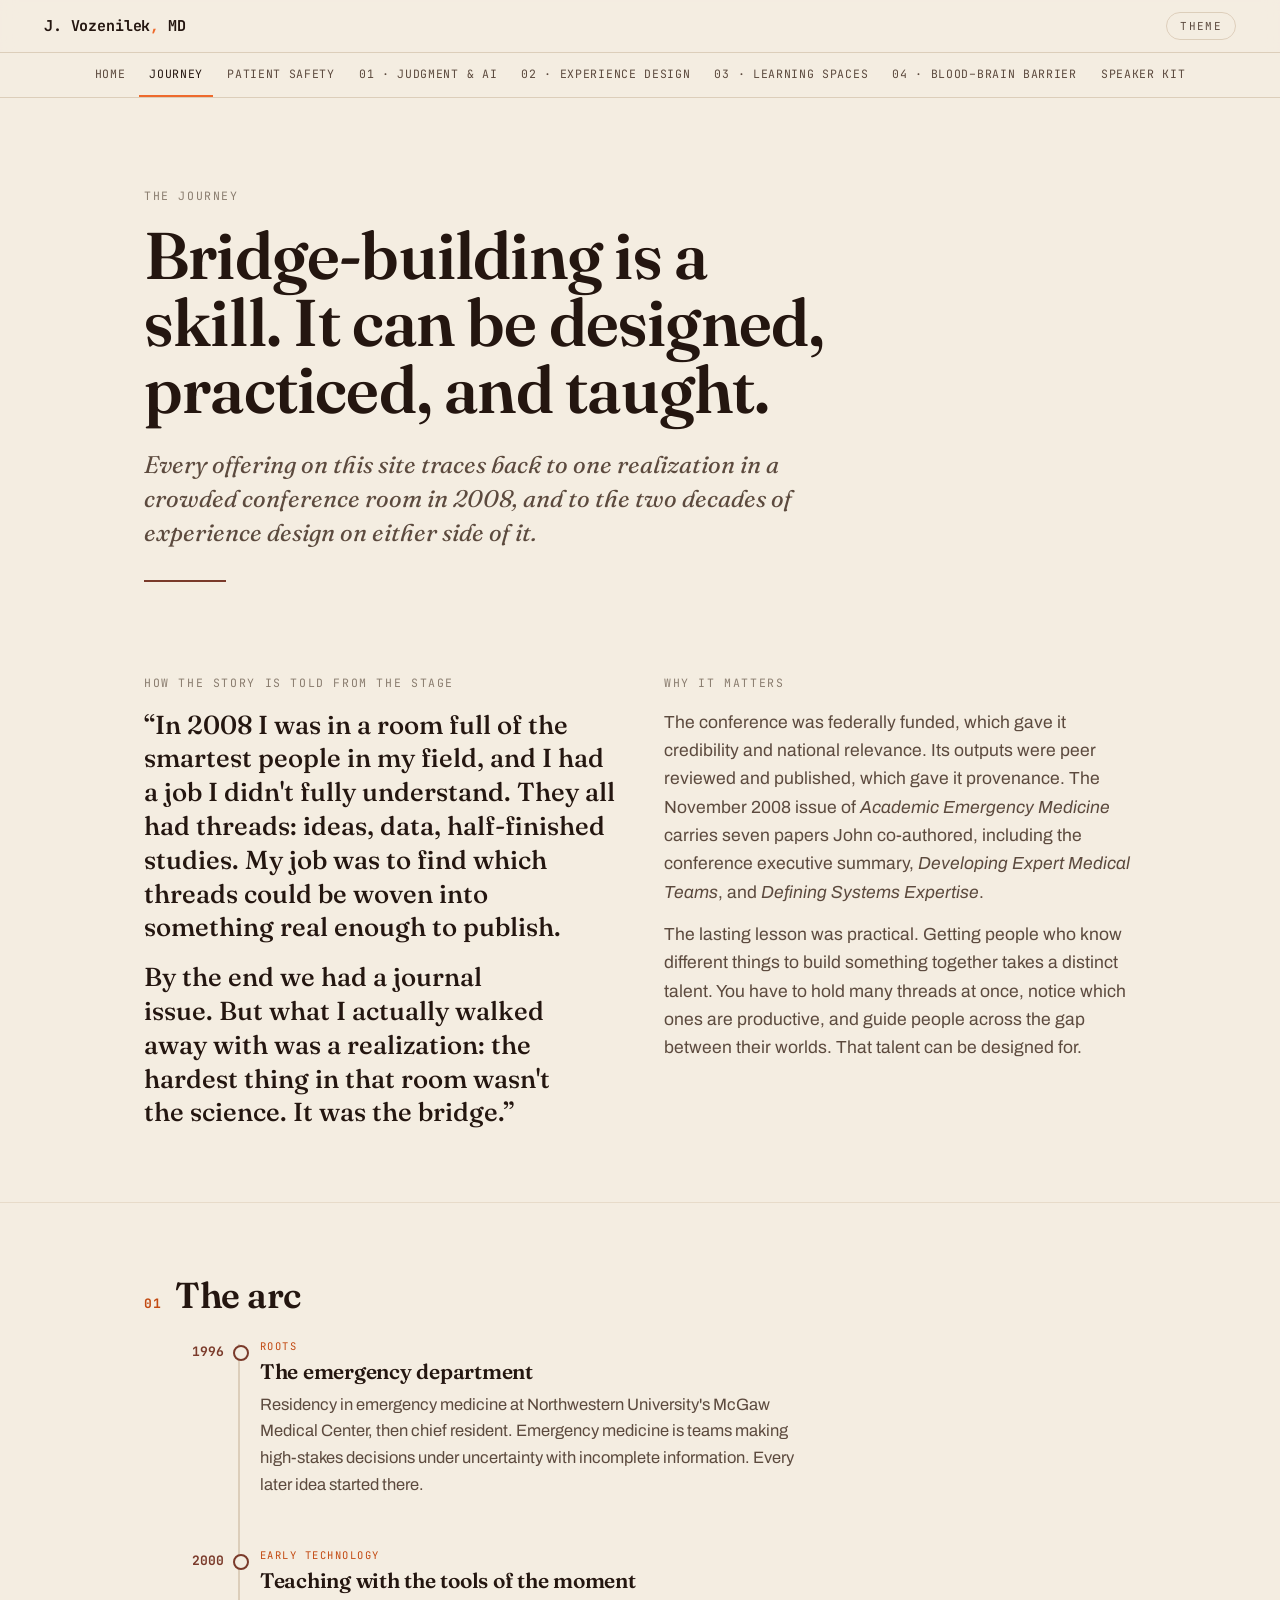
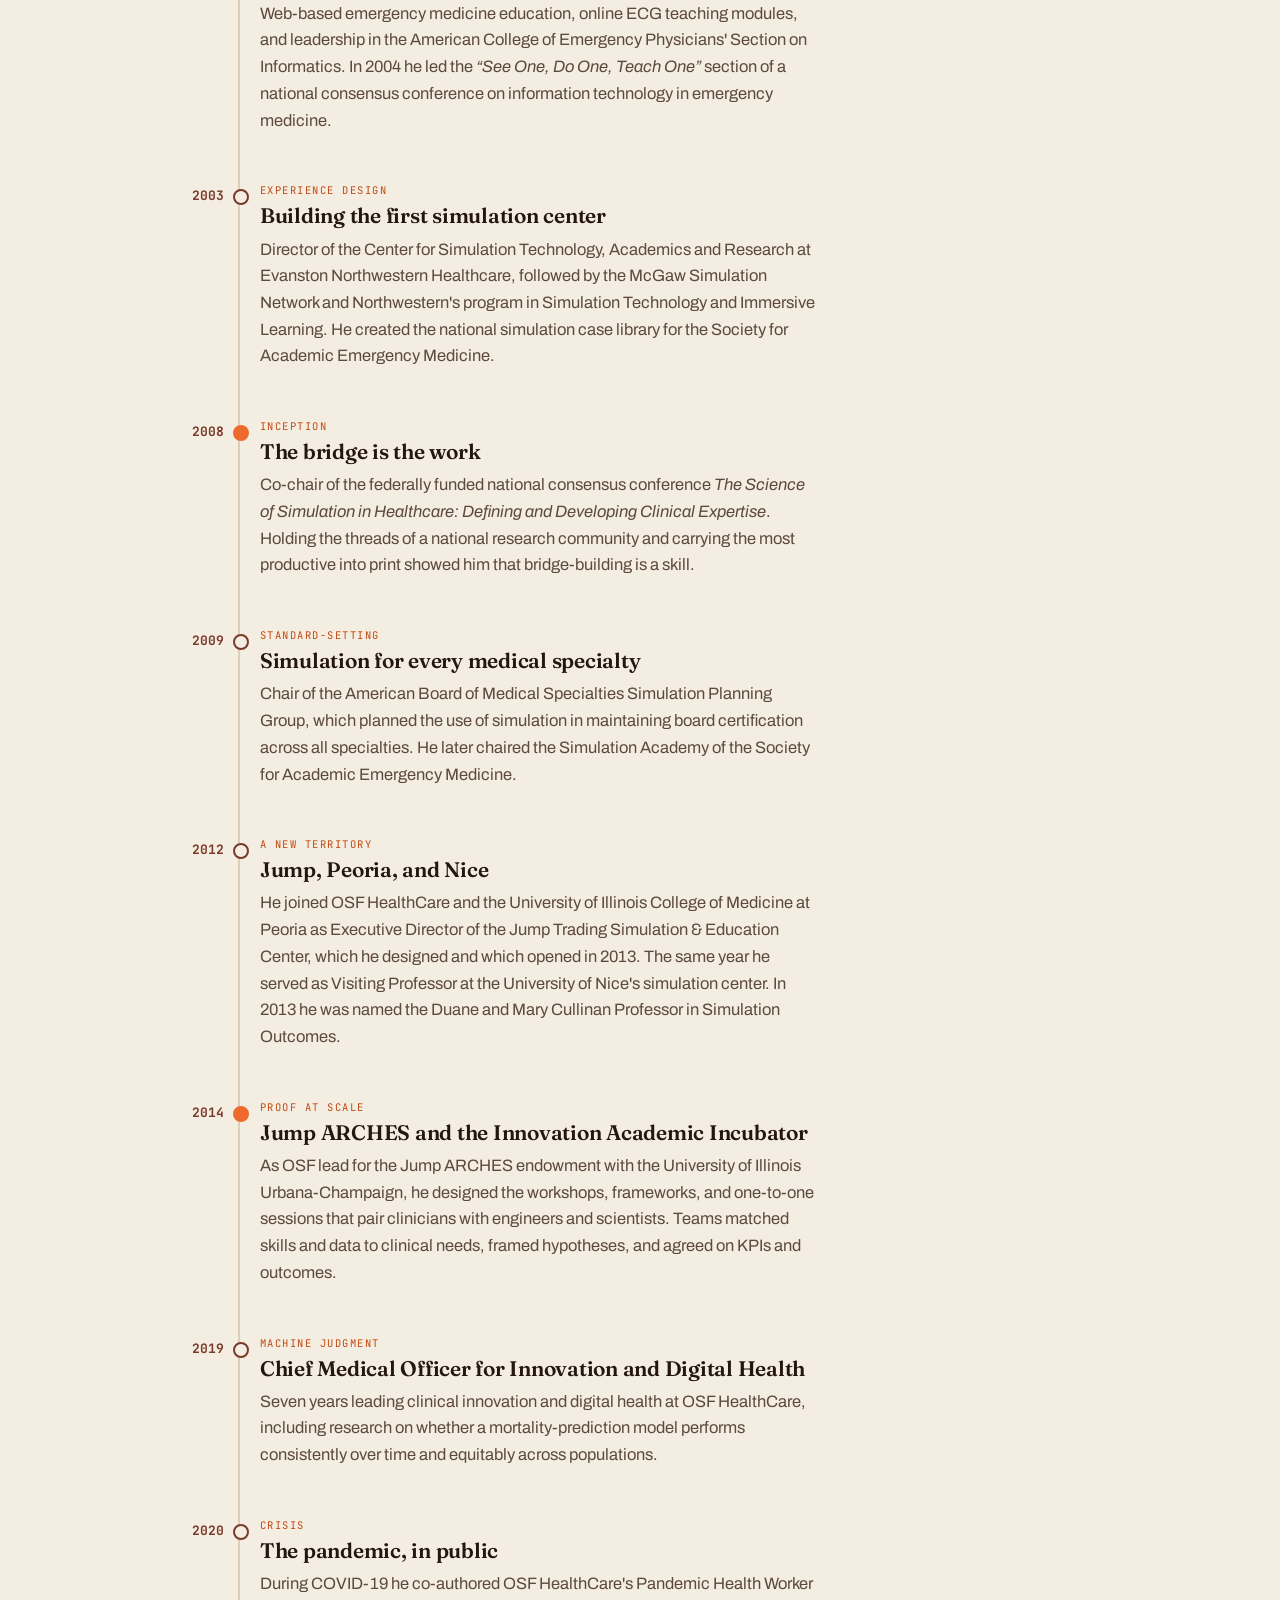
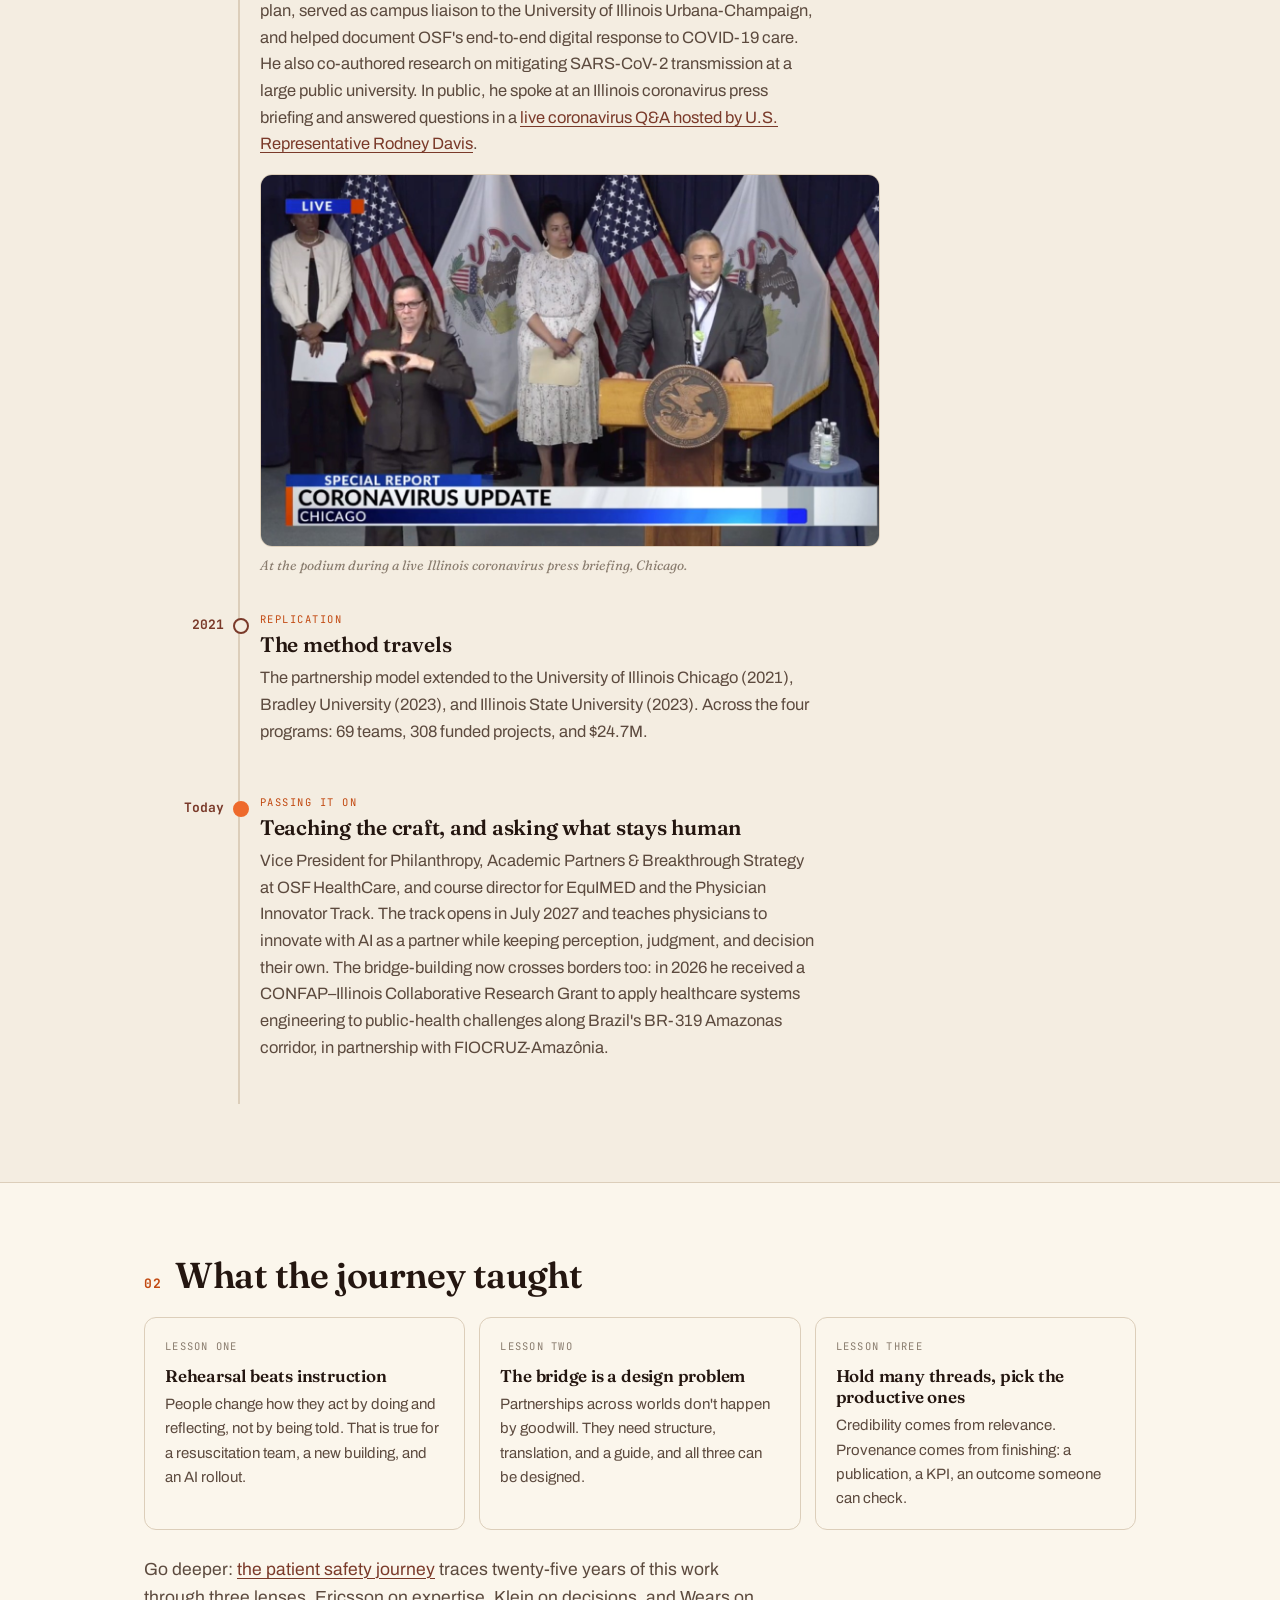
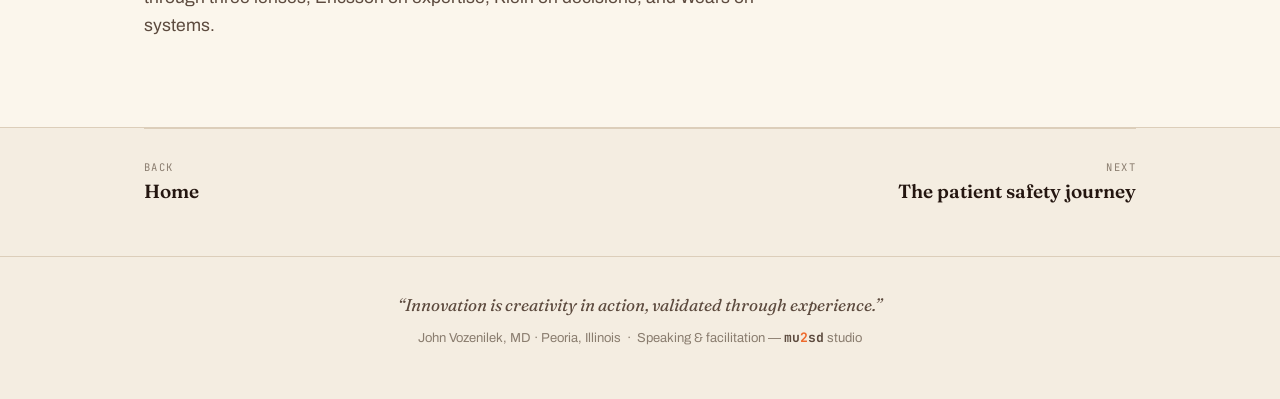
==== commit 10b3a8e6: "Use Executive Director title for Jump, date TEDx 2015, sharpen Oli scope, add CV-on-request to kit C" ====
--- a/journey.html
+++ b/journey.html
@@ -85,7 +85,7 @@
       </li>
       <li>
         <span class="yr">2012</span>
-        <div><p class="act">A new territory</p><h3>Jump, Peoria, and Nice</h3><p>He joined OSF HealthCare and the University of Illinois College of Medicine at Peoria to lead the Jump Trading Simulation &amp; Education Center. The same year he served as Visiting Professor at the University of Nice's simulation center. In 2013 he was named the Duane and Mary Cullinan Professor in Simulation Outcomes.</p></div>
+        <div><p class="act">A new territory</p><h3>Jump, Peoria, and Nice</h3><p>He joined OSF HealthCare and the University of Illinois College of Medicine at Peoria as Executive Director of the Jump Trading Simulation &amp; Education Center, which he designed and which opened in 2013. The same year he served as Visiting Professor at the University of Nice's simulation center. In 2013 he was named the Duane and Mary Cullinan Professor in Simulation Outcomes.</p></div>
       </li>
       <li class="key">
         <span class="yr">2014</span>
--- a/assets/css/site.css
+++ b/assets/css/site.css
@@ -42,7 +42,7 @@
   font-family:"Archivo",system-ui,-apple-system,sans-serif;
   font-size:16.5px; line-height:1.62; -webkit-font-smoothing:antialiased;
 }
-img{max-width:100%; display:block;}
+img{max-width:100%; height:auto; display:block;}
 a{color:var(--cognac); text-decoration-thickness:1px; text-underline-offset:3px;}
 a:hover{color:var(--orange-lo);}
 :focus-visible{outline:2px solid var(--orange); outline-offset:3px; border-radius:4px;}
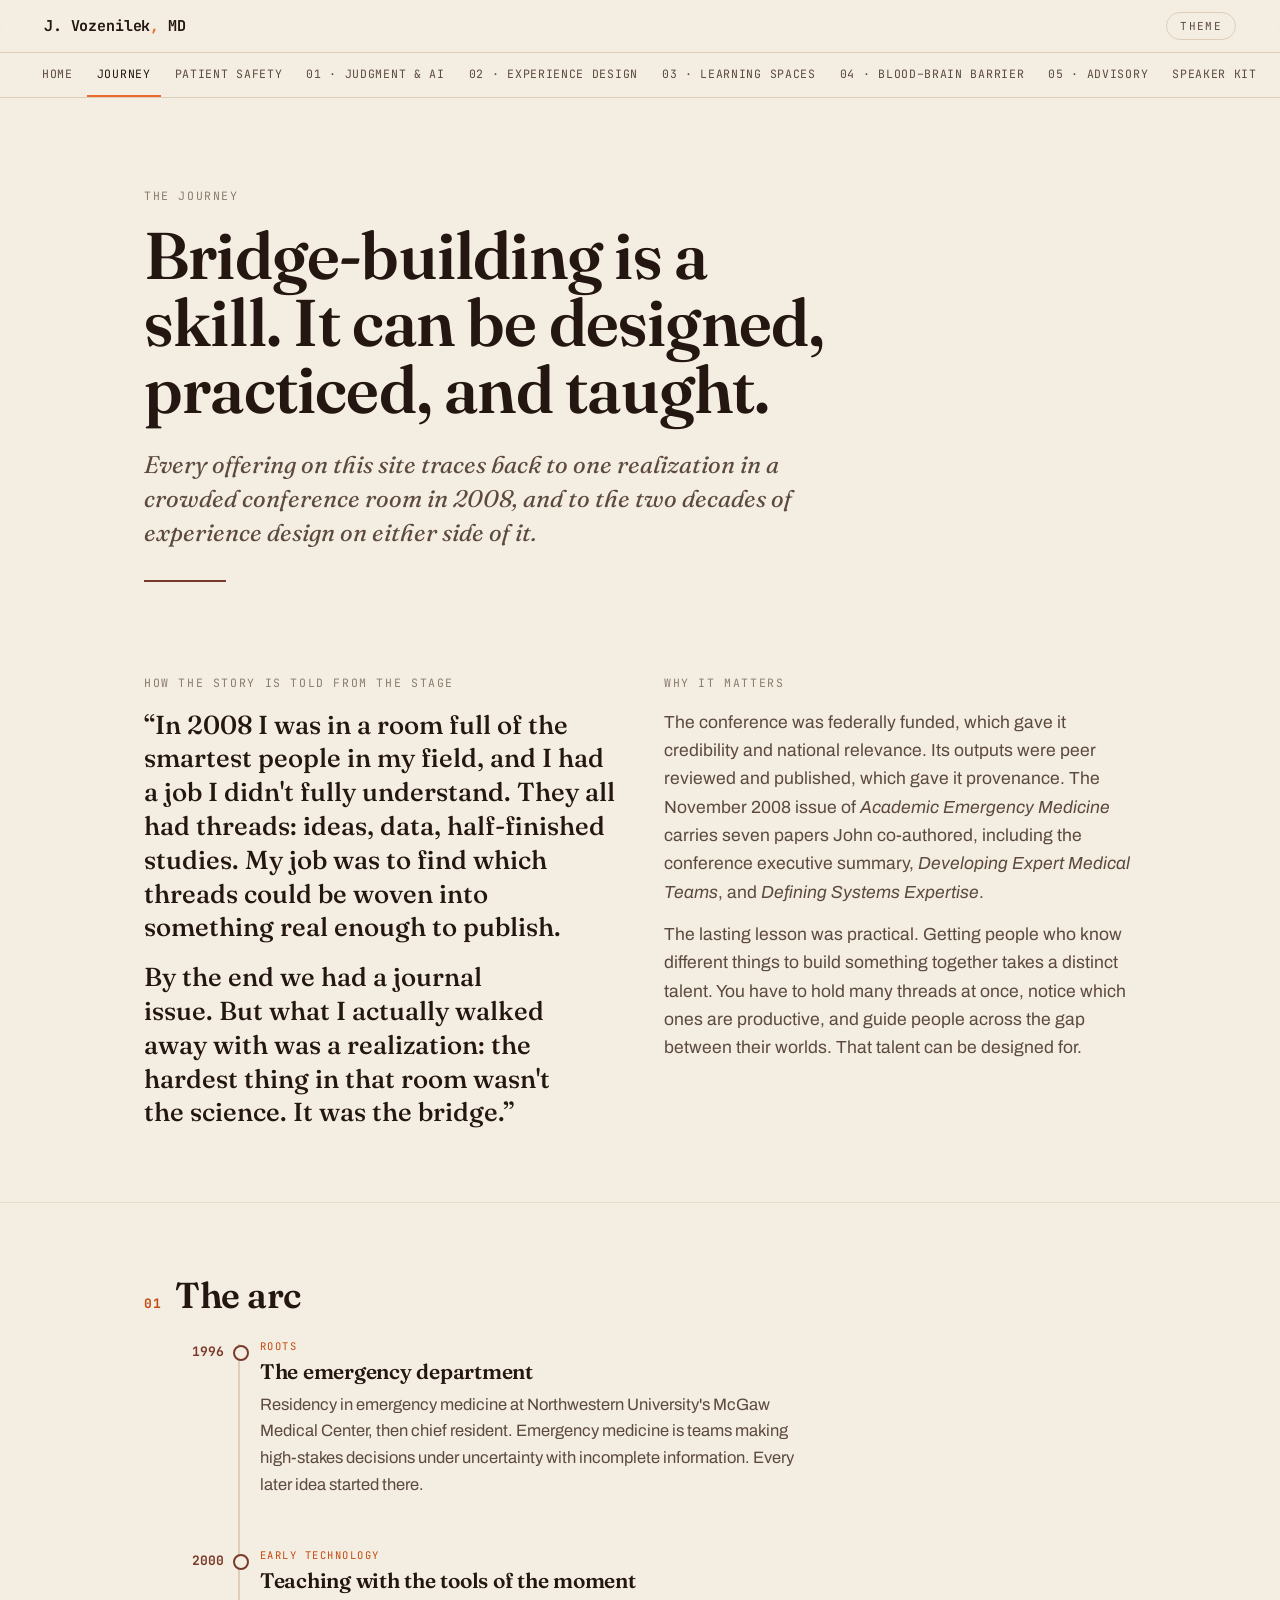
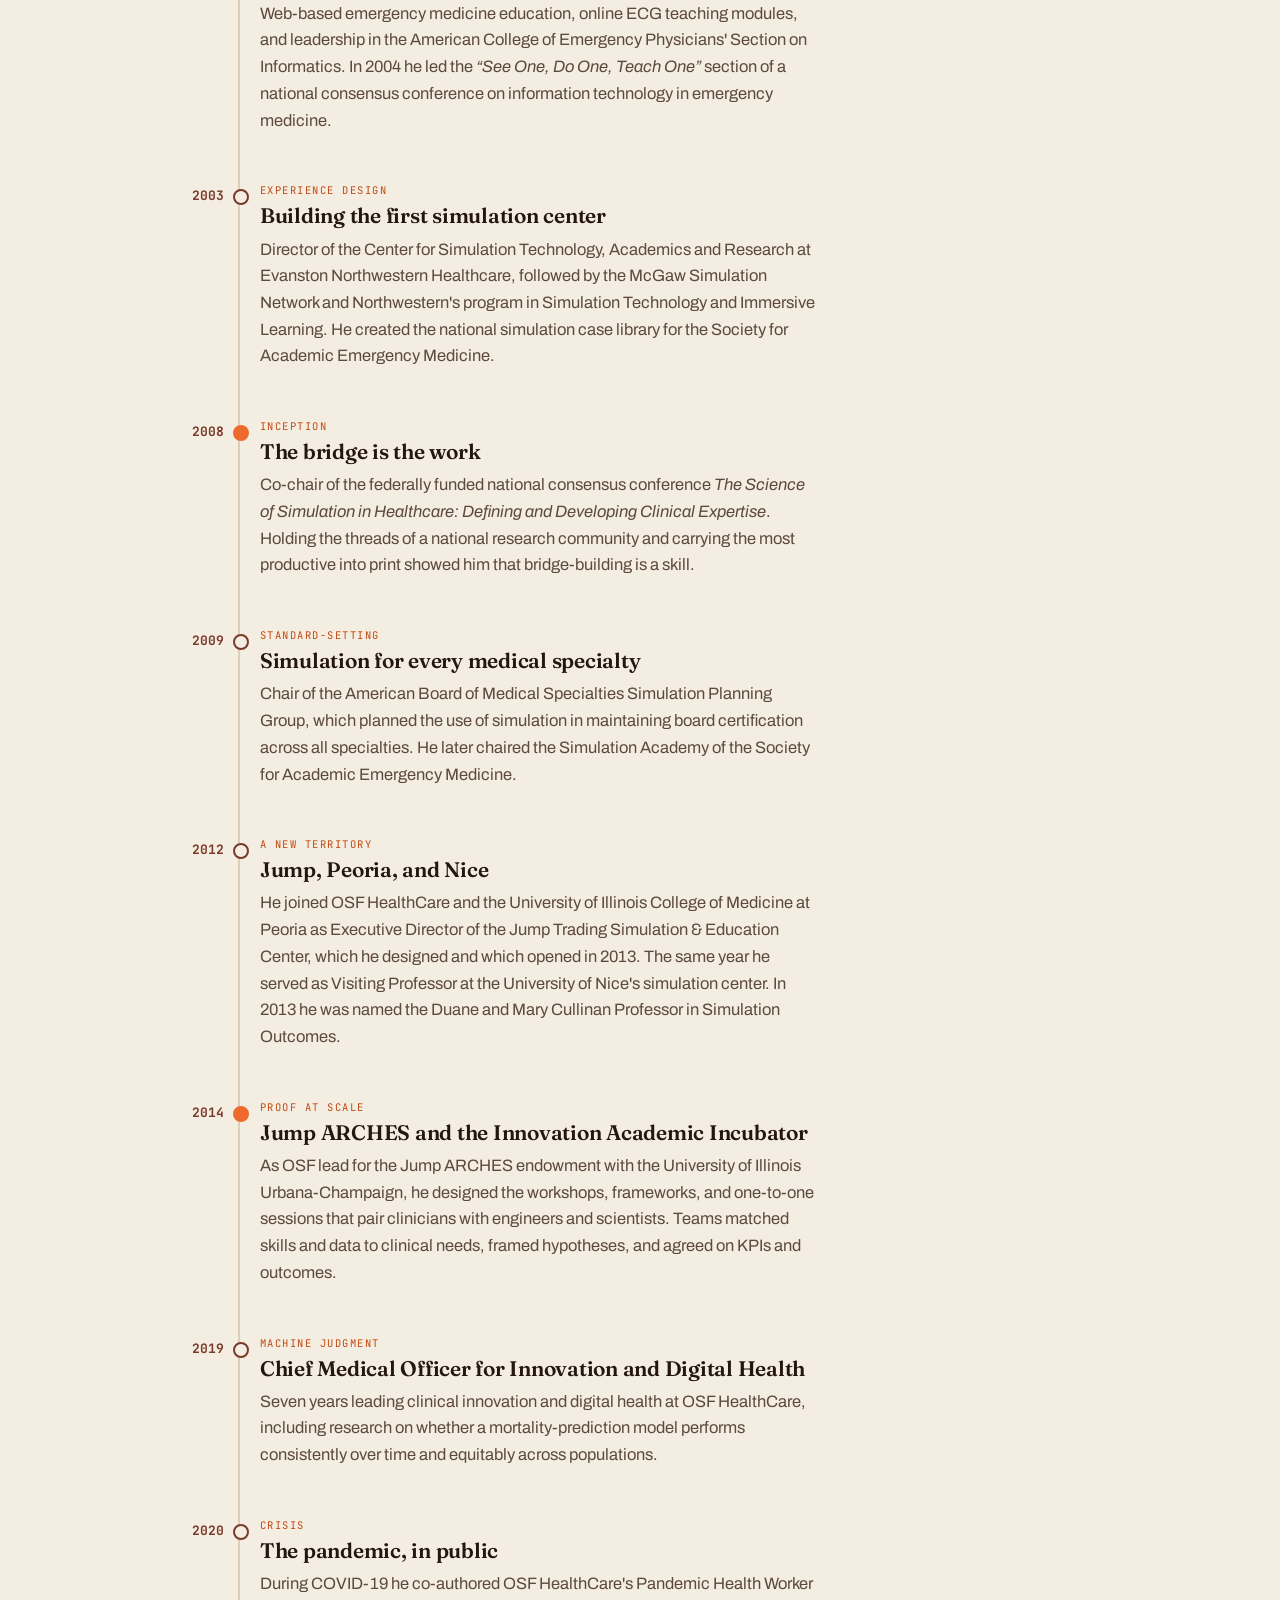
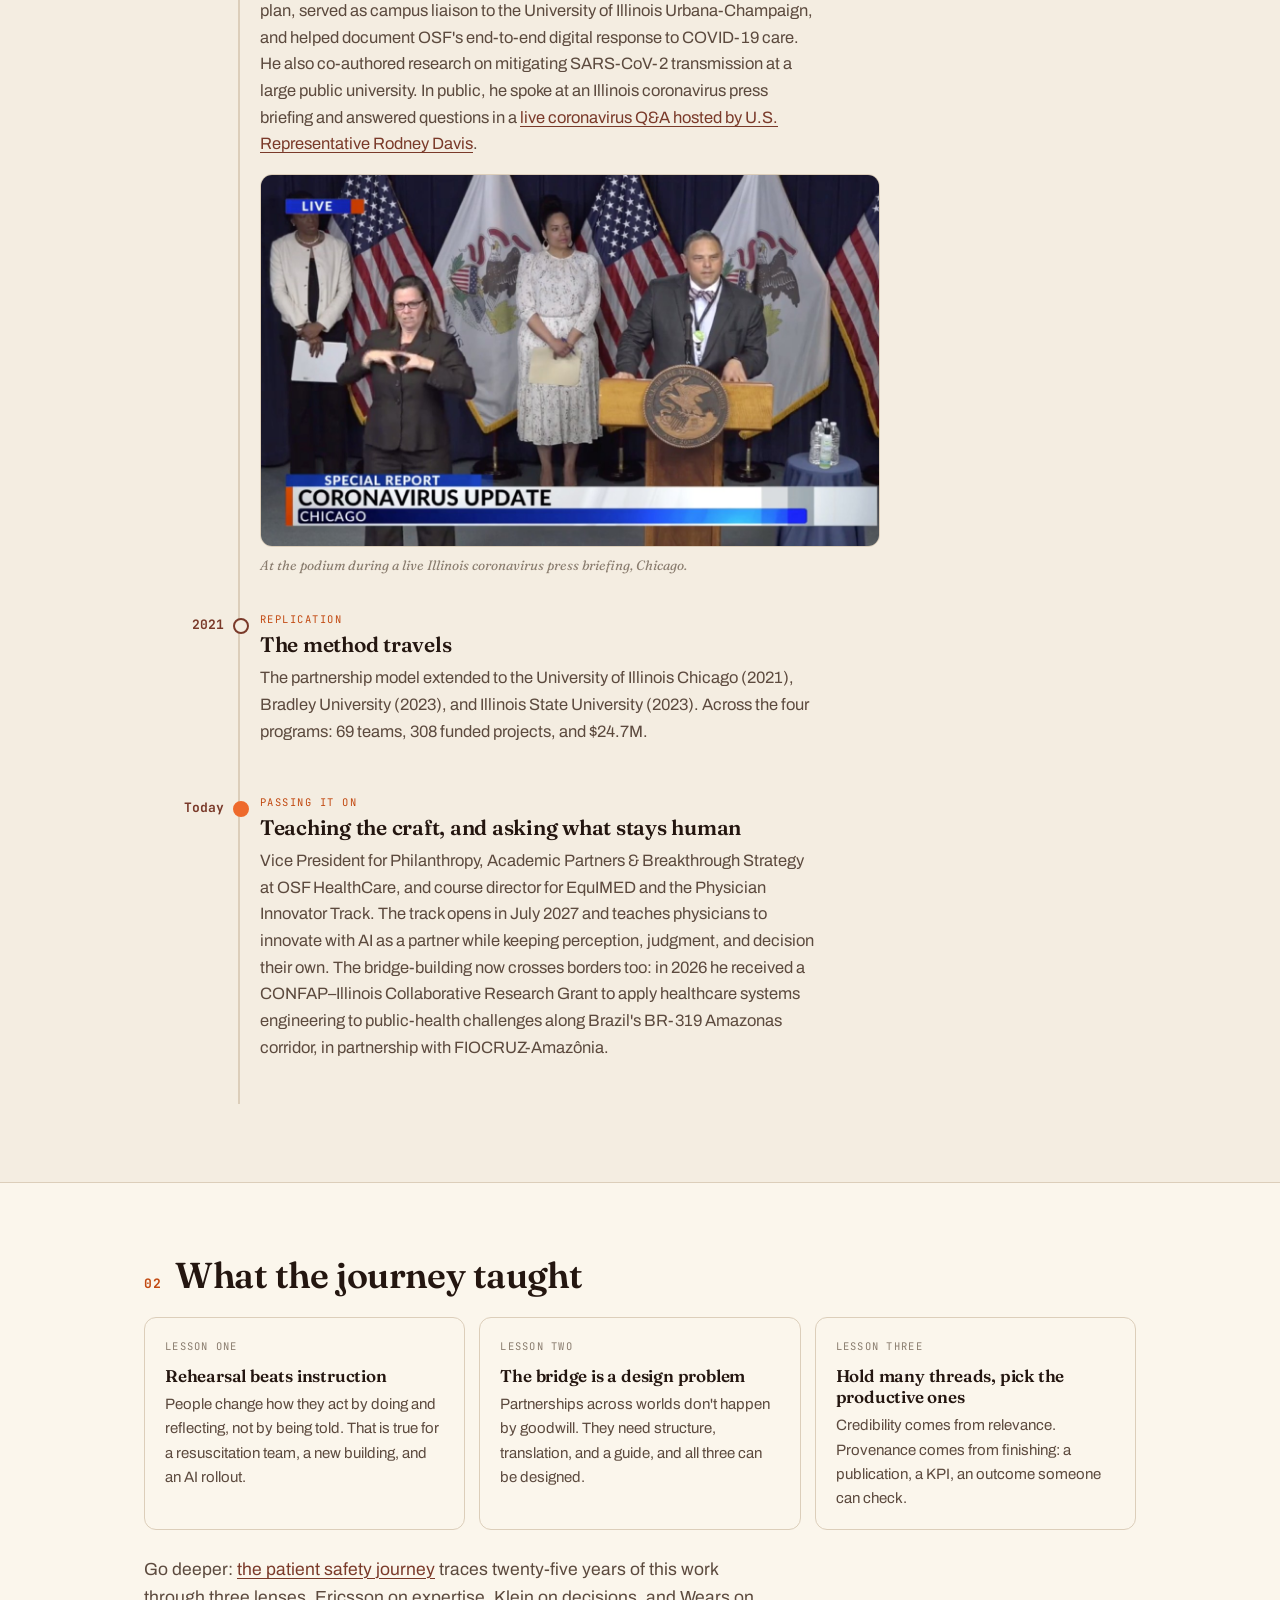
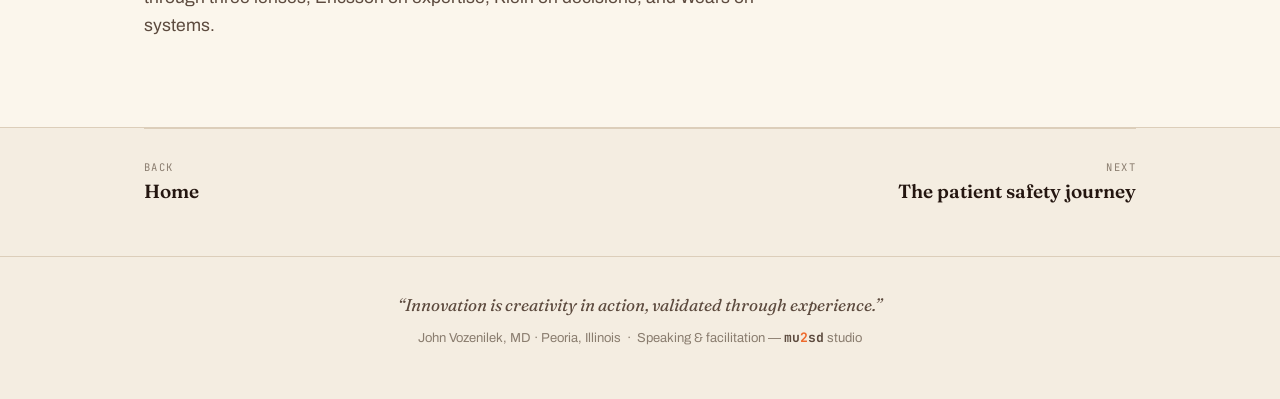
==== commit 9522a030: "Add Offering 05: Advisory & Translation; widen home hero - New deep-dive page topics/advisory-transl" ====
--- a/journey.html
+++ b/journey.html
@@ -31,6 +31,7 @@
     <li><a href="topics/designing-experience.html">02 · Experience design</a></li>
     <li><a href="topics/space-as-leadership.html">03 · Learning spaces</a></li>
     <li><a href="topics/blood-brain-barrier.html">04 · Blood–brain barrier</a></li>
+    <li><a href="topics/advisory-translation.html">05 · Advisory</a></li>
     <li><a href="kit.html">Speaker kit</a></li>
   </ul>
 </nav>
--- a/assets/css/site.css
+++ b/assets/css/site.css
@@ -157,8 +157,10 @@
 .stat .v small{font-size:.55em; color:var(--orange-lo);}
 .stat .l{font-size:13px; color:var(--ink-soft); line-height:1.35; margin-top:8px;}
 
-/* ---------- The thread (four boundaries) ---------- */
+/* ---------- The thread (five boundaries) ---------- */
 .thread{display:grid; grid-template-columns:repeat(2,1fr); gap:14px;}
+.offer.wide{grid-column:1 / -1;}
+.offer.wide p{max-width:72ch;}
 .offer{
   position:relative; display:flex; flex-direction:column; text-decoration:none; color:inherit;
   background:var(--panel); border:1px solid var(--hair); border-radius:var(--radius);
